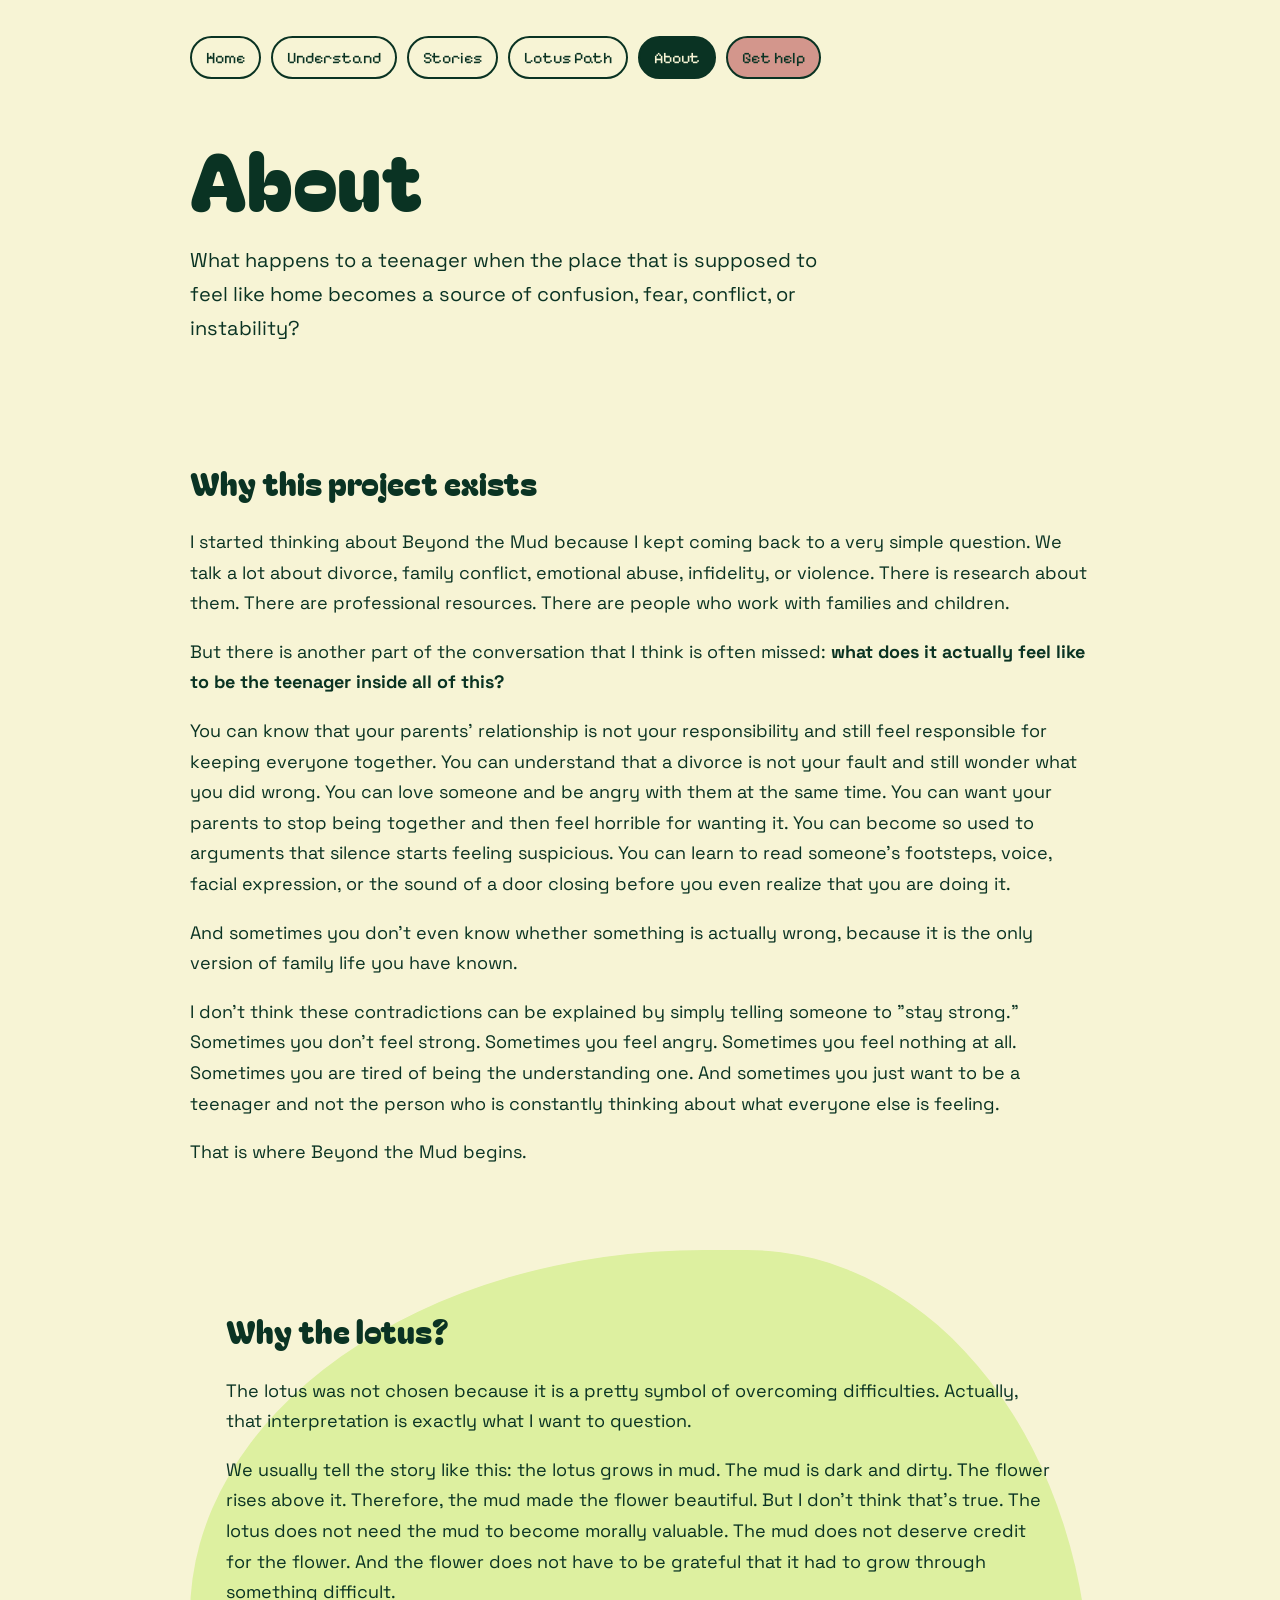
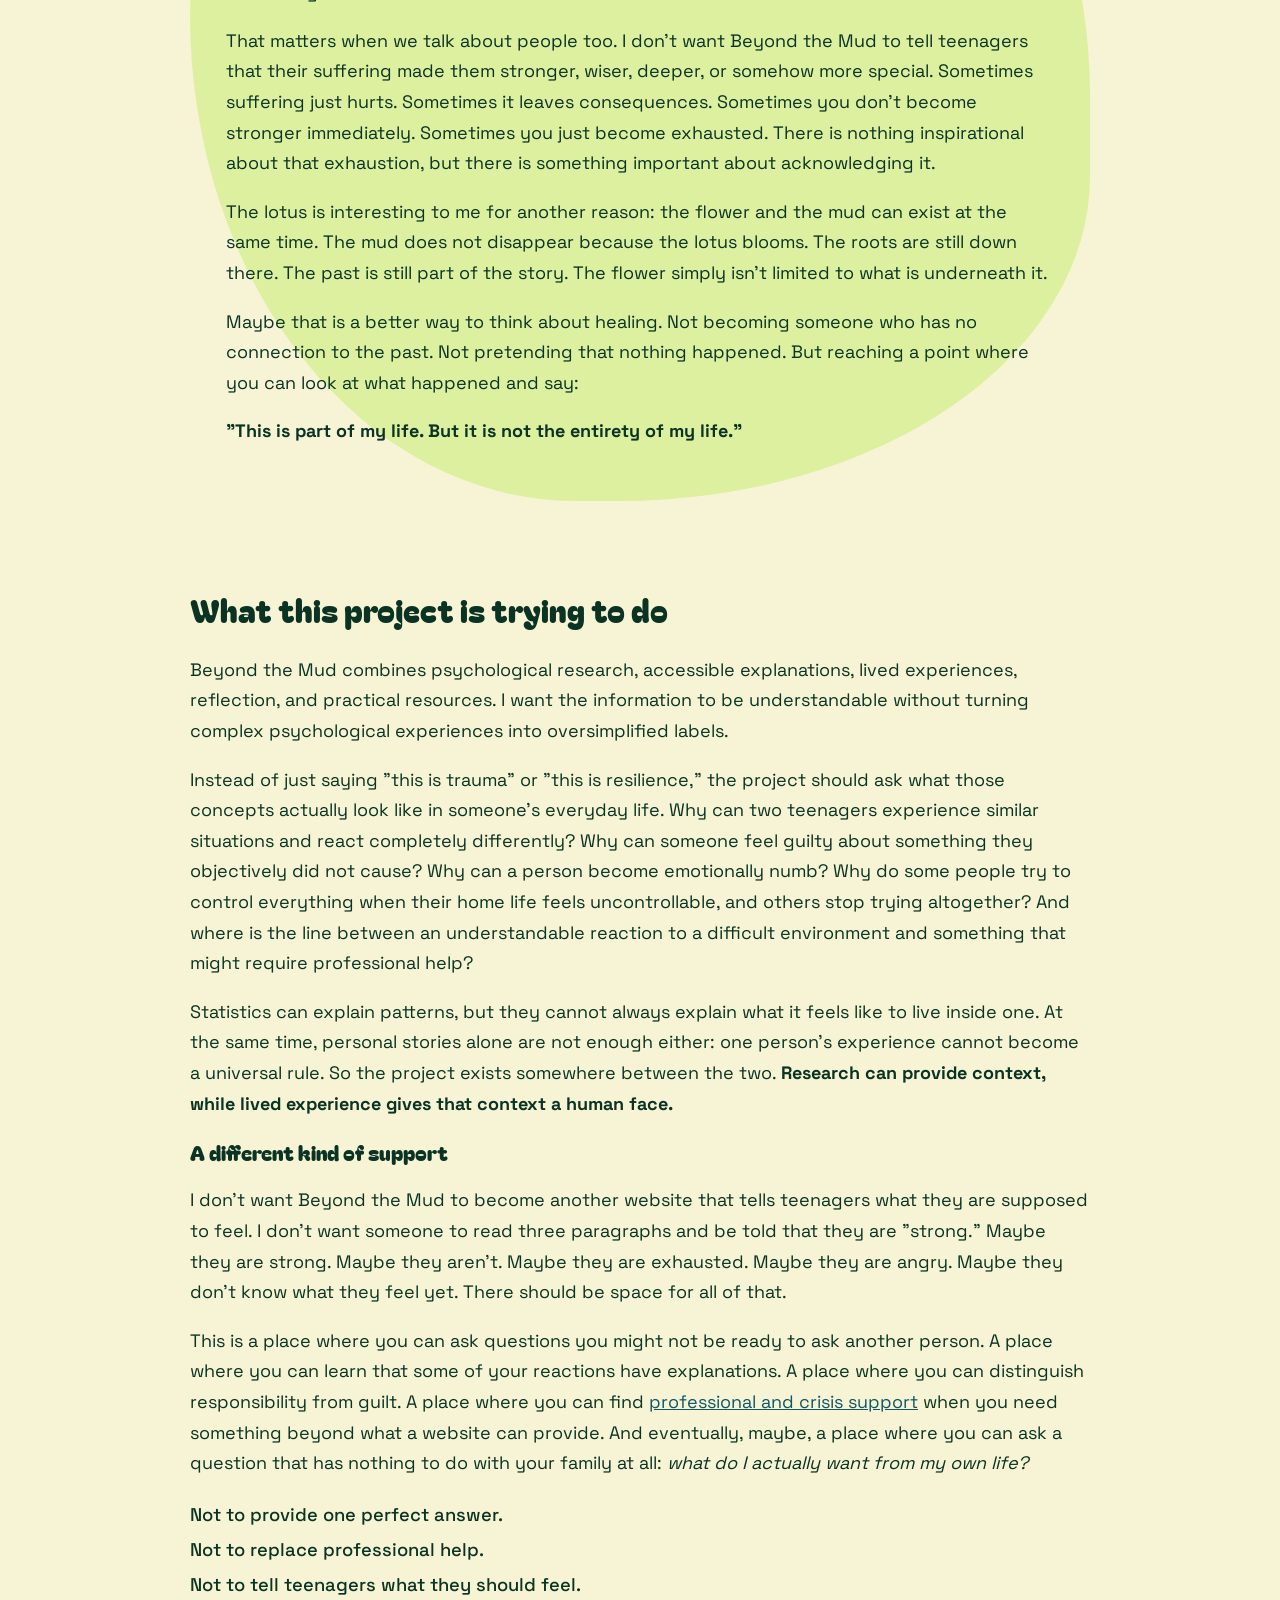
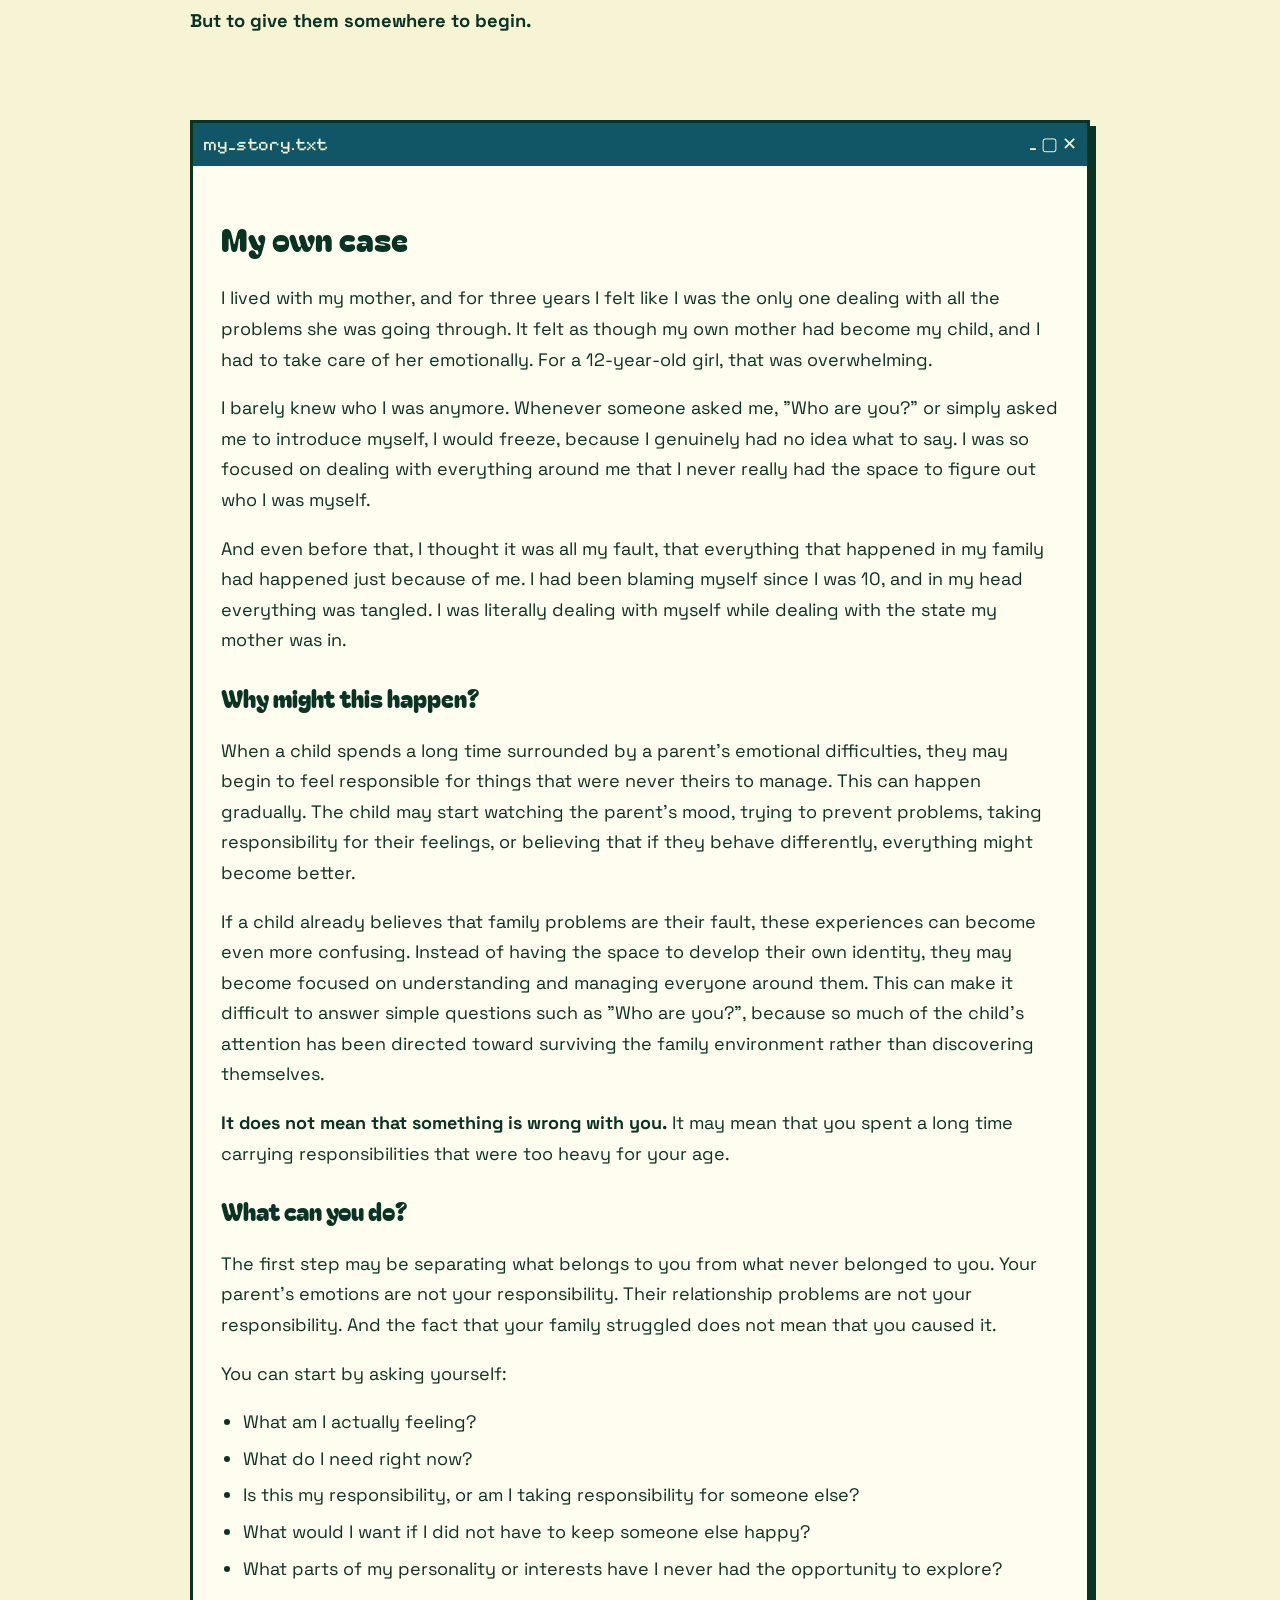
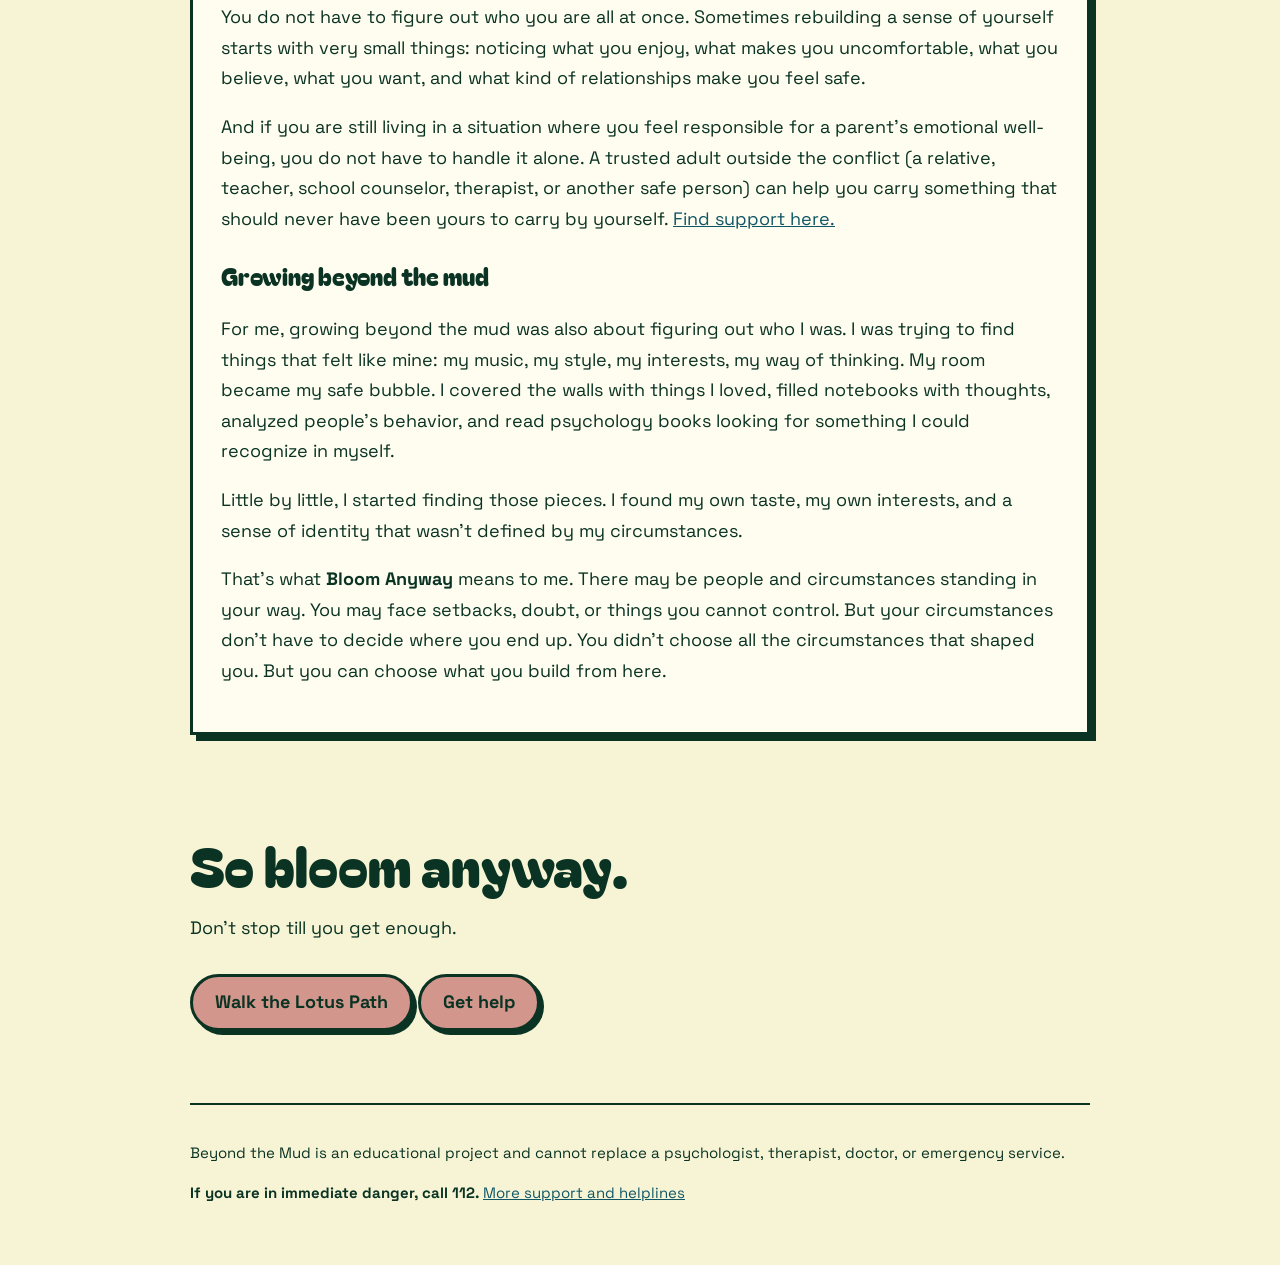
==== about.html @ 9dc5a57e "Create about.html" ====
<!DOCTYPE html>
<html lang="en">
<head>
  <meta charset="UTF-8">
  <meta name="viewport" content="width=device-width, initial-scale=1">
  <title>About | Beyond the Mud</title>
  <meta name="description" content="Why Beyond the Mud exists, why the lotus, and the author's own story.">

  <link rel="preconnect" href="https://fonts.googleapis.com">
  <link rel="preconnect" href="https://fonts.gstatic.com" crossorigin>
  <link href="https://fonts.googleapis.com/css2?family=Bagel+Fat+One&family=Pixelify+Sans:wght@400;600&family=Space+Grotesk:wght@400;500;700&display=swap" rel="stylesheet">
  <link rel="stylesheet" href="style.css">
</head>
<body>
  <div class="container">

    <nav class="nav">
      <a href="index.html">Home</a>
      <a href="understand.html">Understand</a>
      <a href="stories.html">Stories</a>
      <a href="path.html">Lotus Path</a>
      <a href="about.html" class="active">About</a>
      <a href="help.html" class="help">Get help</a>
    </nav>

    <header class="hero">
      <h1>About</h1>
      <p class="tagline">What happens to a teenager when the place that is supposed to feel like home becomes a source of confusion, fear, conflict, or instability?</p>
    </header>

    <main>

      <section class="section">
        <h2>Why this project exists</h2>
        <p>I started thinking about Beyond the Mud because I kept coming back to a very simple question. We talk a lot about divorce, family conflict, emotional abuse, infidelity, or violence. There is research about them. There are professional resources. There are people who work with families and children.</p>
        <p>But there is another part of the conversation that I think is often missed: <strong>what does it actually feel like to be the teenager inside all of this?</strong></p>
        <p>You can know that your parents' relationship is not your responsibility and still feel responsible for keeping everyone together. You can understand that a divorce is not your fault and still wonder what you did wrong. You can love someone and be angry with them at the same time. You can want your parents to stop being together and then feel horrible for wanting it. You can become so used to arguments that silence starts feeling suspicious. You can learn to read someone's footsteps, voice, facial expression, or the sound of a door closing before you even realize that you are doing it.</p>
        <p>And sometimes you don't even know whether something is actually wrong, because it is the only version of family life you have known.</p>
        <p>I don't think these contradictions can be explained by simply telling someone to "stay strong." Sometimes you don't feel strong. Sometimes you feel angry. Sometimes you feel nothing at all. Sometimes you are tired of being the understanding one. And sometimes you just want to be a teenager and not the person who is constantly thinking about what everyone else is feeling.</p>
        <p>That is where Beyond the Mud begins.</p>
      </section>

      <section class="section">
        <div class="blob">
          <h2>Why the lotus?</h2>
          <p>The lotus was not chosen because it is a pretty symbol of overcoming difficulties. Actually, that interpretation is exactly what I want to question.</p>
          <p>We usually tell the story like this: the lotus grows in mud. The mud is dark and dirty. The flower rises above it. Therefore, the mud made the flower beautiful. But I don't think that's true. The lotus does not need the mud to become morally valuable. The mud does not deserve credit for the flower. And the flower does not have to be grateful that it had to grow through something difficult.</p>
          <p>That matters when we talk about people too. I don't want Beyond the Mud to tell teenagers that their suffering made them stronger, wiser, deeper, or somehow more special. Sometimes suffering just hurts. Sometimes it leaves consequences. Sometimes you don't become stronger immediately. Sometimes you just become exhausted.
            There is nothing inspirational about that exhaustion, but there is something important about acknowledging it.</p>
          <p>The lotus is interesting to me for another reason: the flower and the mud can exist at the same time. The mud does not disappear because the lotus blooms. The roots are still down there. The past is still part of the story. The flower simply isn't limited to what is underneath it.</p>
          <p>Maybe that is a better way to think about healing. Not becoming someone who has no connection to the past. Not pretending that nothing happened. But reaching a point where you can look at what happened and say:</p>
          <p><strong>"This is part of my life. But it is not the entirety of my life."</strong></p>
        </div>
      </section>

      <section class="section">
        <h2>What this project is trying to do</h2>
        <p>Beyond the Mud combines psychological research, accessible explanations, lived experiences, reflection, and practical resources. I want the information to be understandable without turning complex psychological experiences into oversimplified labels.</p>
        <p>Instead of just saying "this is trauma" or "this is resilience," the project should ask what those concepts actually look like in someone's everyday life. Why can two teenagers experience similar situations and react completely differently? Why can someone feel guilty about something they objectively did not cause? Why can a person become emotionally numb? Why do some people try to control everything when their home life feels uncontrollable, and others stop trying altogether? And where is the line between an understandable reaction to a difficult environment and something that might require professional help?</p>
        <p>Statistics can explain patterns, but they cannot always explain what it feels like to live inside one. At the same time, personal stories alone are not enough either: one person's experience cannot become a universal rule. So the project exists somewhere between the two. <strong>Research can provide context, while lived experience gives that context a human face.</strong></p>

        <h3>A different kind of support</h3>
        <p>I don't want Beyond the Mud to become another website that tells teenagers what they are supposed to feel. I don't want someone to read three paragraphs and be told that they are "strong." Maybe they are strong. Maybe they aren't. Maybe they are exhausted. Maybe they are angry. Maybe they don't know what they feel yet. There should be space for all of that.</p>
        <p>This is a place where you can ask questions you might not be ready to ask another person. A place where you can learn that some of your reactions have explanations. A place where you can distinguish responsibility from guilt. A place where you can find <a href="help.html">professional and crisis support</a> when you need something beyond what a website can provide. And eventually, maybe, a place where you can ask a question that has nothing to do with your family at all: <em>what do I actually want from my own life?</em></p>

        <ul class="not-list">
          <li>Not to provide one perfect answer.</li>
          <li>Not to replace professional help.</li>
          <li>Not to tell teenagers what they should feel.</li>
          <li><strong>But to give them somewhere to begin.</strong></li>
        </ul>
      </section>

      <div class="win wide">
        <div class="win-bar"><span>my_story.txt</span><span>_ ▢ ✕</span></div>
        <div class="win-body">
          <h2>My own case</h2>
          <p>I lived with my mother, and for three years I felt like I was the only one dealing with all the problems she was going through. It felt as though my own mother had become my child, and I had to take care of her emotionally. For a 12-year-old girl, that was overwhelming.</p>
          <p>I barely knew who I was anymore. Whenever someone asked me, "Who are you?" or simply asked me to introduce myself, I would freeze, because I genuinely had no idea what to say.
            I was so focused on dealing with everything around me that I never really had the space to figure out who I was myself.</p>
          <p>And even before that, I thought it was all my fault, that everything that happened in my family had happened just because of me. I had been blaming myself since I was 10, and in my head everything was tangled. I was literally dealing with myself while dealing with the state my mother was in.</p>

          <h3>Why might this happen?</h3>
          <p>When a child spends a long time surrounded by a parent's emotional difficulties, they may begin to feel responsible for things that were never theirs to manage. This can happen gradually. The child may start watching the parent's mood, trying to prevent problems, taking responsibility for their feelings, or believing that if they behave differently, everything might become better.</p>
          <p>If a child already believes that family problems are their fault, these experiences can become even more confusing. Instead of having the space to develop their own identity, they may become focused on understanding and managing everyone around them. This can make it difficult to answer simple questions such as "Who are you?", because so much of the child's attention has been directed toward surviving the family environment rather than discovering themselves.</p>
          <p><strong>It does not mean that something is wrong with you.</strong> It may mean that you spent a long time carrying responsibilities that were too heavy for your age.</p>

          <h3>What can you do?</h3>
          <p>The first step may be separating what belongs to you from what never belonged to you. Your parent's emotions are not your responsibility. Their relationship problems are not your responsibility. And the fact that your family struggled does not mean that you caused it.</p>
          <p>You can start by asking yourself:</p>
          <ul>
            <li>What am I actually feeling?</li>
            <li>What do I need right now?</li>
            <li>Is this my responsibility, or am I taking responsibility for someone else?</li>
            <li>What would I want if I did not have to keep someone else happy?</li>
            <li>What parts of my personality or interests have I never had the opportunity to explore?</li>
          </ul>
          <p>You do not have to figure out who you are all at once. Sometimes rebuilding a sense of yourself starts with very small things: noticing what you enjoy, what makes you uncomfortable, what you believe, what you want, and what kind of relationships make you feel safe.</p>
          <p>And if you are still living in a situation where you feel responsible for a parent's emotional well-being, you do not have to handle it alone. A trusted adult outside the conflict (a relative, teacher, school counselor, therapist, or another safe person) can help you carry something that should never have been yours to carry by yourself. <a href="help.html">Find support here.</a></p>

          <h3>Growing beyond the mud</h3>
          <p>For me, growing beyond the mud was also about figuring out who I was. I was trying to find things that felt like mine: my music, my style, my interests, my way of thinking. My room became my safe bubble. I covered the walls with things I loved, filled notebooks with thoughts, analyzed people's behavior, and read psychology books looking for something I could recognize in myself.</p>
          <p>Little by little, I started finding those pieces. I found my own taste, my own interests, and a sense of identity that wasn't defined by my circumstances.</p>
          <p>That's what <strong>Bloom Anyway</strong> means to me. There may be people and circumstances standing in your way. You may face setbacks, doubt, or things you cannot control. But your circumstances don't have to decide where you end up. You didn't choose all the circumstances that shaped you. But you can choose what you build from here.</p>
        </div>
      </div>

      <section class="section">
        <p class="bloom-line">So bloom anyway.
          </p>
        <p>Don't stop till you get enough.</p>
        <a class="button" href="path.html">Walk the Lotus Path</a>
        <a class="button" href="help.html">Get help</a>
      </section>

    </main>

    <footer class="footer">
      <p>Beyond the Mud is an educational project and cannot replace a psychologist, therapist, doctor, or emergency service.</p>
      <p><strong>If you are in immediate danger, call 112.</strong> <a href="help.html">More support and helplines</a></p>
    </footer>

  </div>
</body>
</html>
---- style.css ----
/* ---------- Palette ---------- */
:root {
  --dark:  #0A3323;
  --moss:  #839958;
  --cream: #F7F4D5;
  --rose:  #D3968C;
  --teal:  #105666;
  --lotus: #F4A7C0;
  --lime:  #DDF0A0;
}

/* ---------- Base ---------- */
* { box-sizing: border-box; }

body {
  margin: 0;
  padding: 24px;
  background: var(--cream);
  color: var(--dark);
  font-family: 'Space Grotesk', sans-serif;
  font-size: 18px;
  line-height: 1.7;
}

h1, h2, h3 {
  font-family: 'Bagel Fat One', sans-serif;
  font-weight: 400;
  line-height: 1.15;
  color: var(--dark);
}

h1 { font-size: 3rem; }
h2 { font-size: 2rem; }

a { color: var(--teal); }

/* ---------- Retro window ---------- */
.win {
  max-width: 560px;
  border: 3px solid var(--dark);
  background: #e9e6dc;
  box-shadow: 6px 6px 0 var(--dark);
}
.win-bar {
  display: flex;
  justify-content: space-between;
  padding: 6px 10px;
  background: var(--teal);
  color: var(--cream);
  font-family: 'Pixelify Sans', sans-serif;
}
.win-body { padding: 16px; }

/* ---------- Layout ---------- */
.container { max-width: 900px; margin: 0 auto; }

/* ---------- Navigation ---------- */
.nav {
  display: flex;
  flex-wrap: wrap;
  gap: 10px;
  align-items: center;
  padding: 12px 0 28px;
  font-family: 'Pixelify Sans', sans-serif;
}
.nav a {
  padding: 6px 14px;
  border: 2px solid var(--dark);
  border-radius: 999px;
  background: var(--cream);
  color: var(--dark);
  text-decoration: none;
  font-size: 16px;
}
.nav a:hover { background: var(--lime); }
.nav a.active { background: var(--dark); color: var(--cream); }
.nav a.help { background: var(--rose); }

/* ---------- Hero ---------- */
.hero { padding: 24px 0 40px; }
.hero h1 { font-size: clamp(2.6rem, 9vw, 5rem); margin: 0 0 12px; }
.hero .tagline { font-size: 1.25rem; max-width: 640px; }

/* ---------- Sections ---------- */
.section { padding: 32px 0; }
.blob {
  background: var(--lime);
  padding: 36px;
  border-radius: 60% 40% 55% 45% / 45% 55% 40% 60%;
}
@media (max-width: 600px) {
  .blob { border-radius: 32px; padding: 24px; }
}

/* ---------- Lotus Path cards ---------- */
.path-grid {
  display: grid;
  grid-template-columns: repeat(auto-fit, minmax(240px, 1fr));
  gap: 16px;
  margin-top: 20px;
}
.card {
  padding: 20px;
  border: 3px solid var(--dark);
  border-radius: 20px;
  box-shadow: 5px 5px 0 var(--dark);
}
.card h3 { margin: 0 0 6px; font-size: 1.6rem; }
.card p { margin: 0; }
.card.mud   { background: var(--moss); }
.card.roots { background: var(--lime); }
.card.water { background: #bfe0e0; }
.card.light { background: var(--cream); }
.card.bloom { background: var(--lotus); }

/* ---------- Button ---------- */
.button {
  display: inline-block;
  margin-top: 12px;
  padding: 10px 22px;
  border: 3px solid var(--dark);
  border-radius: 999px;
  background: var(--rose);
  color: var(--dark);
  font-weight: 700;
  text-decoration: none;
  box-shadow: 4px 4px 0 var(--dark);
}

/* ---------- Footer ---------- */
.footer {
  margin-top: 40px;
  padding: 20px 0;
  border-top: 2px solid var(--dark);
  font-size: 15px;
}
/* ---------- Help page ---------- */
.help-block {
  margin: 24px 0;
  padding: 22px;
  border: 3px solid var(--dark);
  border-radius: 20px;
  background: #fffdf0;
  box-shadow: 5px 5px 0 var(--dark);
}
.help-block.urgent { background: var(--rose); }
.help-block h2 { margin: 0 0 8px; font-size: 1.7rem; }
.help-block ul { padding-left: 22px; }
.hotline {
  margin: 6px 0;
  font-family: 'Pixelify Sans', sans-serif;
  font-size: 1.7rem;
  font-weight: 600;
}
.hotline a { color: var(--dark); }
.small { font-size: 15px; }
/* ---------- Understand page ---------- */
.toc {
  display: flex;
  flex-wrap: wrap;
  gap: 8px;
  margin: 0 0 32px;
  font-family: 'Pixelify Sans', sans-serif;
}
.toc a {
  padding: 5px 12px;
  border: 2px solid var(--dark);
  border-radius: 999px;
  background: var(--lime);
  color: var(--dark);
  text-decoration: none;
  font-size: 15px;
}
.toc a:hover { background: var(--lotus); }

.article h2 { margin-top: 56px; scroll-margin-top: 20px; }
.article h3 { font-size: 1.4rem; margin-top: 32px; }
.article ul { padding-left: 22px; }
.article li { margin-bottom: 6px; }

blockquote.quote {
  margin: 20px 0;
  padding: 14px 20px;
  border-left: 6px solid var(--rose);
  background: #fffdf0;
  border-radius: 0 16px 16px 0;
  font-style: italic;
}

.key-idea {
  margin: 28px 0;
  padding: 20px 24px;
  border: 3px solid var(--dark);
  border-radius: 20px;
  background: var(--lotus);
  box-shadow: 5px 5px 0 var(--dark);
  font-weight: 500;
}
/* ---------- Stories page ---------- */
.notice {
  margin: 0 0 32px;
  padding: 16px 20px;
  border: 2px dashed var(--dark);
  border-radius: 16px;
  background: #fffdf0;
  font-size: 16px;
}

.story {
  margin: 44px 0;
  padding: 28px;
  border: 3px solid var(--dark);
  border-radius: 24px;
  box-shadow: 6px 6px 0 var(--dark);
}
.story.s1 { background: var(--lime); }
.story.s2 { background: #d4ecec; }
.story.s3 { background: #fbdbe6; }
.story.s4 { background: #fffdf0; }

.story-label {
  display: inline-block;
  margin-bottom: 12px;
  padding: 3px 12px;
  border: 2px solid var(--dark);
  border-radius: 999px;
  background: var(--cream);
  font-family: 'Pixelify Sans', sans-serif;
  font-size: 15px;
}
.story-quote {
  margin: 0 0 8px;
  padding-left: 18px;
  border-left: 6px solid var(--dark);
  font-size: 1.15rem;
  font-style: italic;
}
.story-source { margin: 0 0 20px; font-size: 14px; opacity: 0.8; }
.story h3 { margin: 28px 0 8px; font-size: 1.5rem; }
.story ul, .story ol { padding-left: 22px; }
.story li { margin-bottom: 6px; }
/* ---------- Lotus Path page ---------- */
.stage {
  position: relative;
  margin: 28px 0;
  padding: 28px 28px 28px 28px;
  border: 3px solid var(--dark);
  border-radius: 24px;
  box-shadow: 6px 6px 0 var(--dark);
  scroll-margin-top: 20px;
}
.stage.mud   { background: var(--moss); }
.stage.roots { background: var(--lime); }
.stage.water { background: #bfe0e0; }
.stage.light { background: #fffdf0; }
.stage.bloom { background: var(--lotus); }

.stage-num {
  display: inline-block;
  margin-bottom: 8px;
  padding: 3px 12px;
  border: 2px solid var(--dark);
  border-radius: 999px;
  background: var(--cream);
  font-family: 'Pixelify Sans', sans-serif;
  font-size: 15px;
}
.stage h2 { margin: 0 0 4px; font-size: 2.4rem; }
.stage .question {
  margin: 0 0 16px;
  font-size: 1.2rem;
  font-weight: 700;
}

.path-connector {
  height: 28px;
  width: 4px;
  margin: 0 auto;
  background: repeating-linear-gradient(
    to bottom, var(--dark) 0 6px, transparent 6px 12px
  );
}

.ending {
  margin: 48px 0;
  padding: 28px;
  border-top: 3px solid var(--dark);
  border-bottom: 3px solid var(--dark);
  font-size: 1.15rem;
}
.ending p { margin: 0 0 12px; }
/* ---------- About page ---------- */
.win.wide { max-width: 100%; margin: 32px 0; }
.win.wide .win-body { padding: 28px; background: #fffdf0; }
.win.wide .win-body h3 { margin-top: 28px; font-size: 1.5rem; }
.win.wide .win-body ul { padding-left: 22px; }
.win.wide .win-body li { margin-bottom: 6px; }

.bloom-line {
  margin: 36px 0 8px;
  font-family: 'Bagel Fat One', sans-serif;
  font-size: clamp(2rem, 7vw, 3.4rem);
  line-height: 1.1;
  color: var(--dark);
}

.not-list {
  margin: 20px 0;
  padding: 0;
  list-style: none;
  font-size: 1.15rem;
  font-weight: 500;
}
.not-list li { margin-bottom: 4px; }
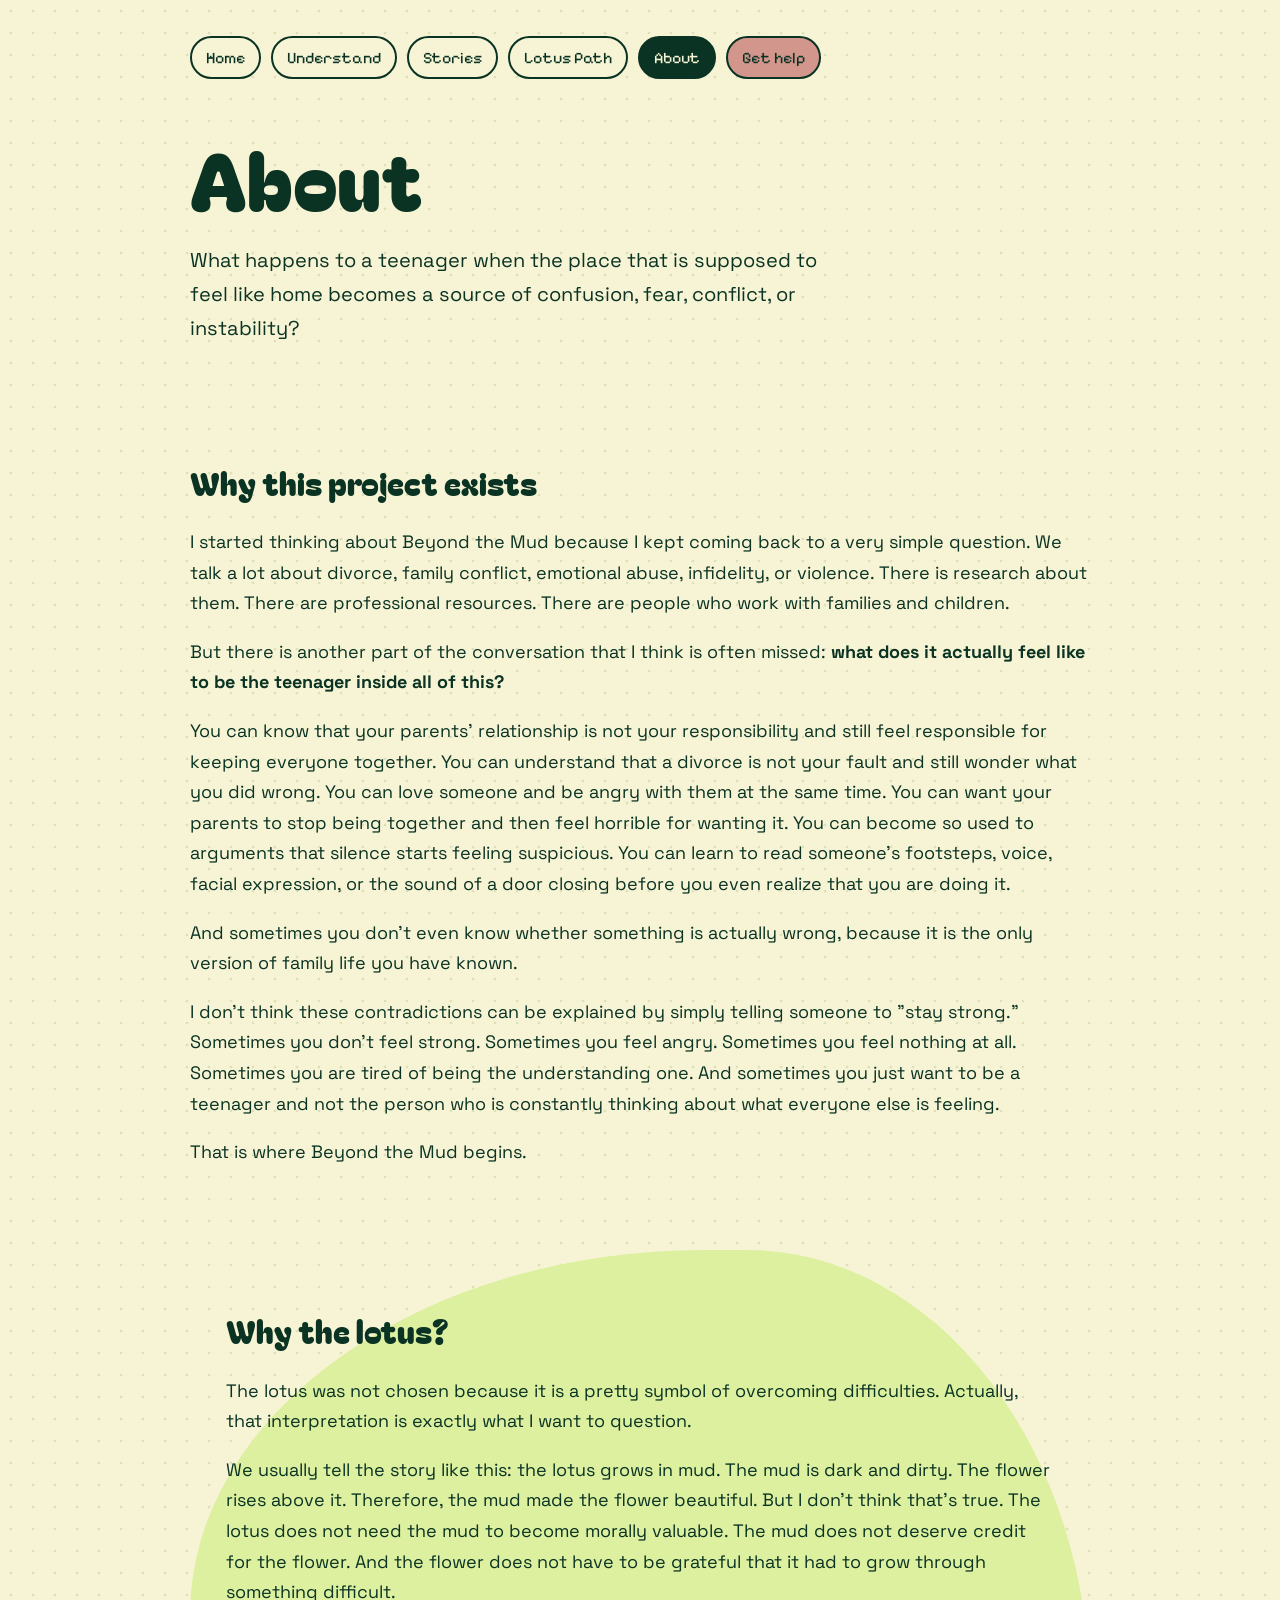
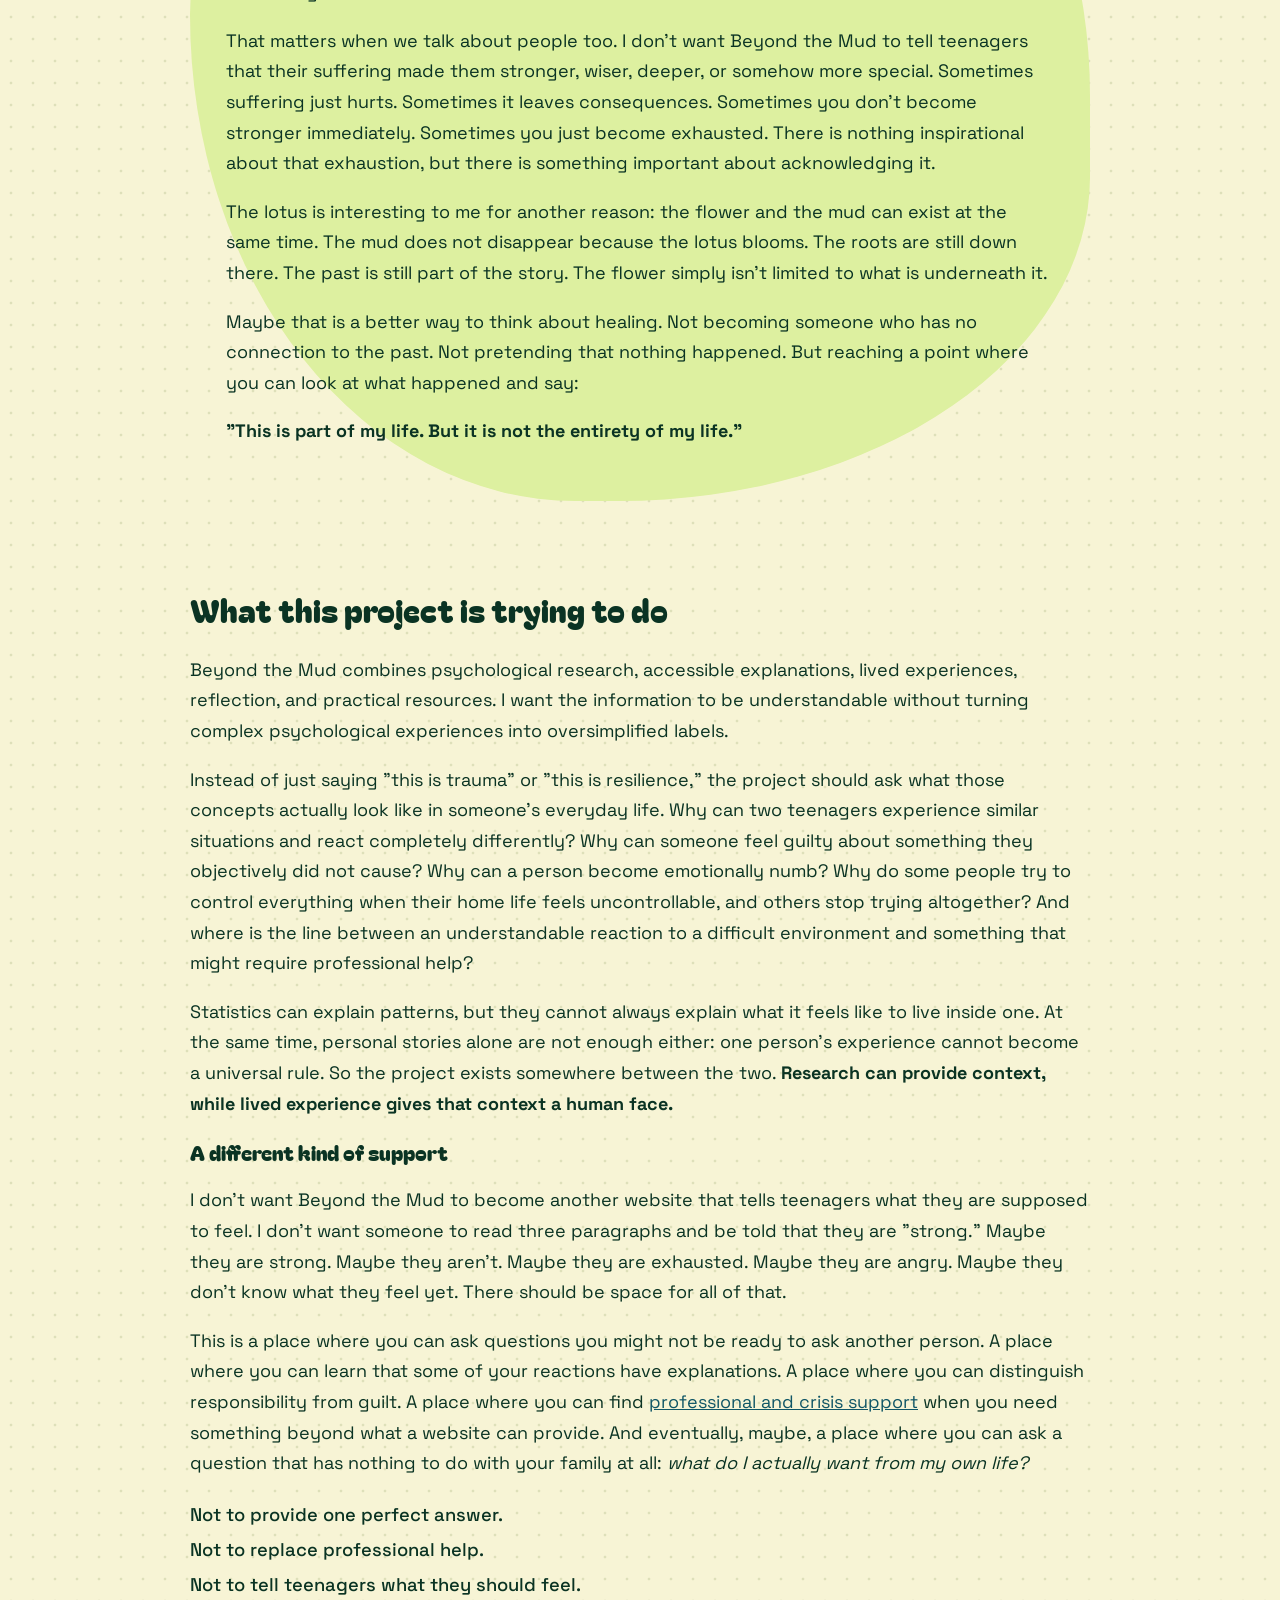
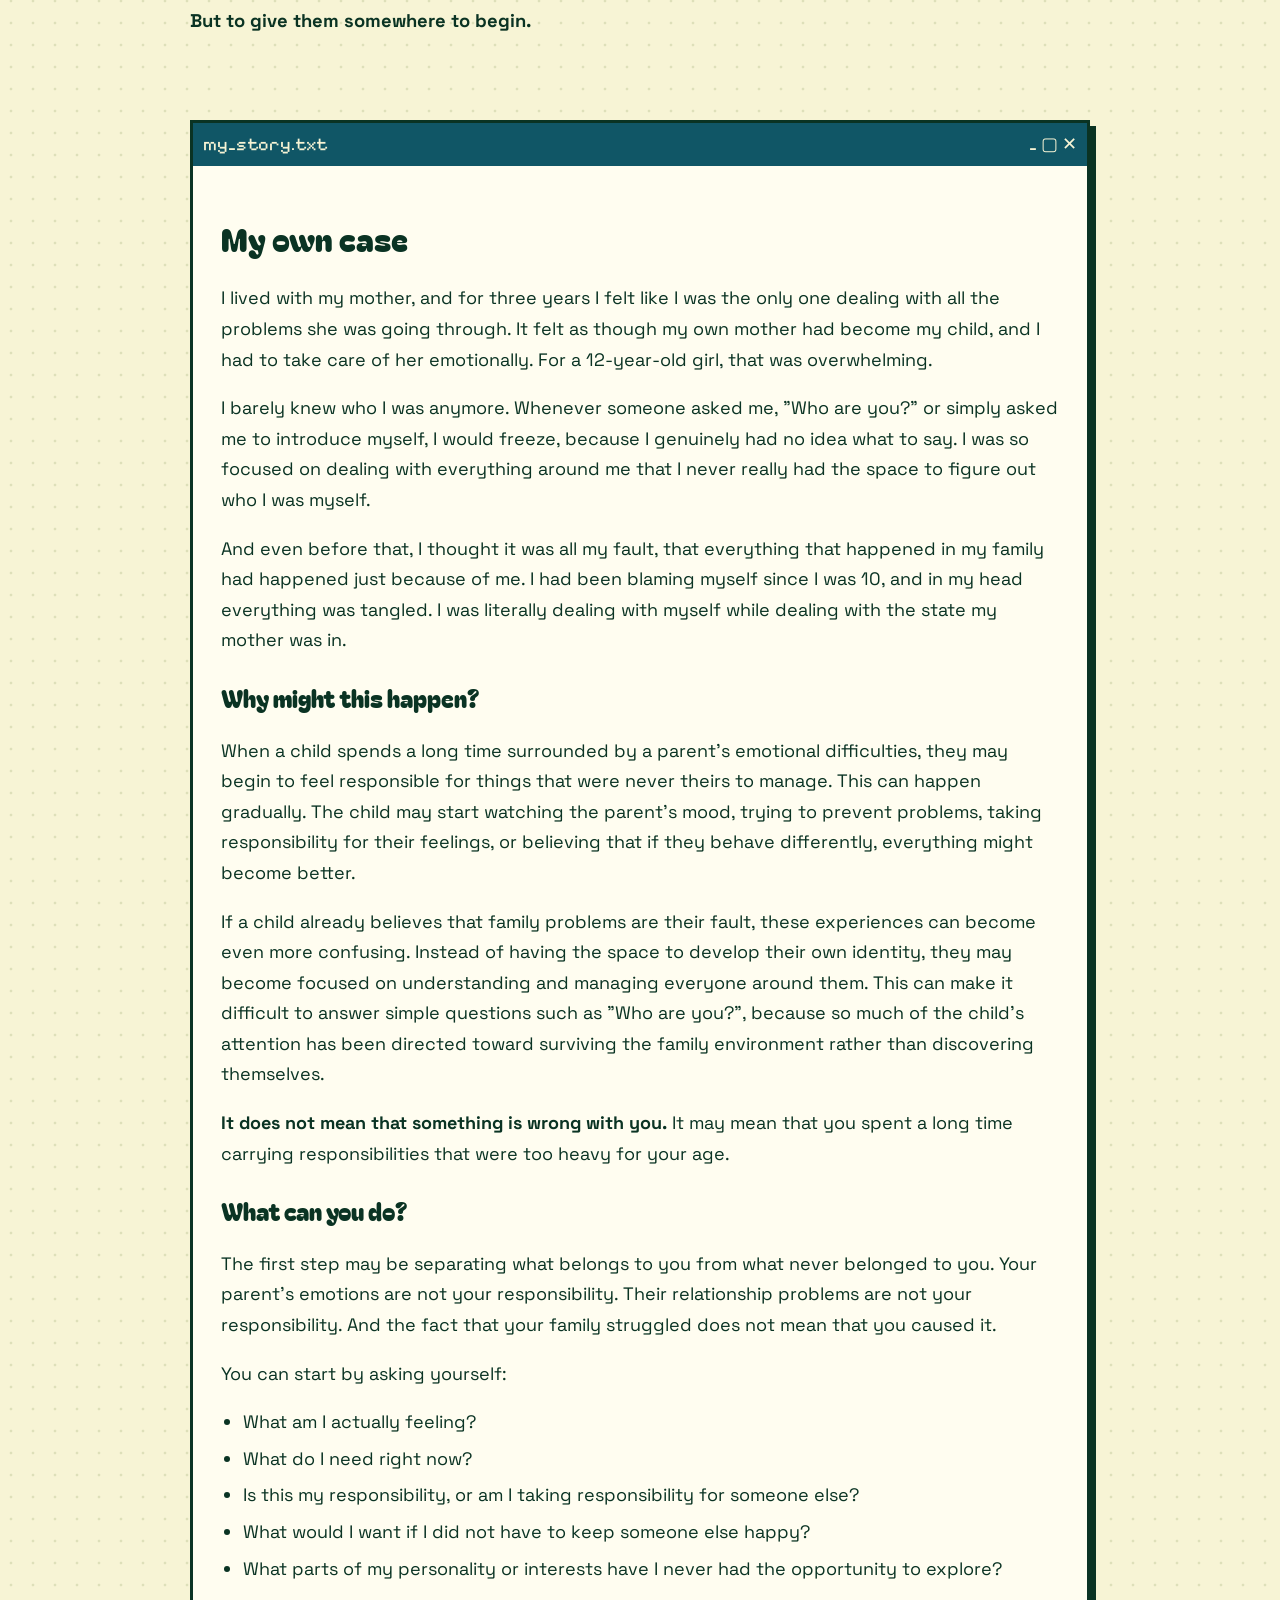
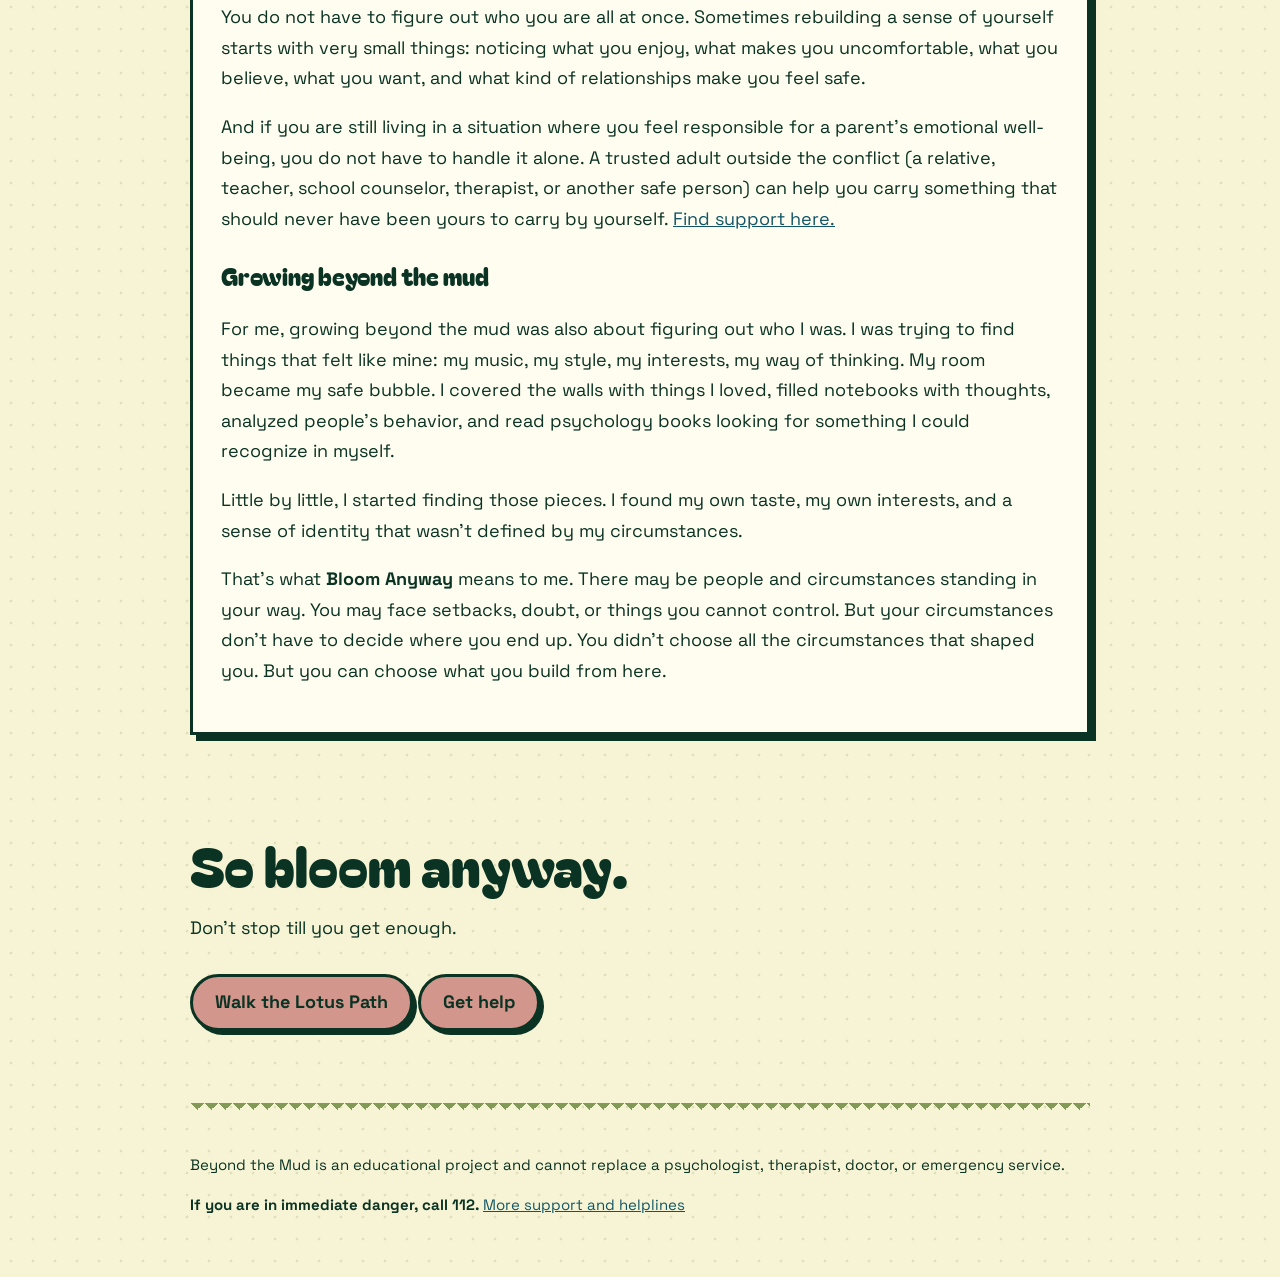
==== commit 2e23989e: "Update about.html" ====
--- a/about.html
+++ b/about.html
@@ -10,6 +10,8 @@
   <link rel="preconnect" href="https://fonts.gstatic.com" crossorigin>
   <link href="https://fonts.googleapis.com/css2?family=Bagel+Fat+One&family=Pixelify+Sans:wght@400;600&family=Space+Grotesk:wght@400;500;700&display=swap" rel="stylesheet">
   <link rel="stylesheet" href="style.css">
+  <link rel="icon" type="image/jpeg" href="images/folder-lotus.jpeg">
+<link rel="apple-touch-icon" href="images/folder-lotus.jpeg">
 </head>
 <body>
   <div class="container">
--- a/style.css
+++ b/style.css
@@ -312,3 +312,143 @@
   font-weight: 500;
 }
 .not-list li { margin-bottom: 4px; }
+/* ---------- Stickers ---------- */
+.hero, .blob { position: relative; }
+.hero > *:not(.sticker),
+.blob > *:not(.sticker) { position: relative; z-index: 1; }
+
+.sticker {
+  position: absolute;
+  height: auto;
+  pointer-events: none;
+  user-select: none;
+  z-index: 0;
+}
+.sticker-hero {
+  width: clamp(120px, 26vw, 280px);
+  right: 0;
+  top: 0;
+  transform: rotate(6deg);
+}
+.sticker-blob {
+  width: clamp(110px, 18vw, 190px);
+  right: -10px;
+  bottom: -40px;
+  transform: rotate(-8deg);
+}
+@media (max-width: 700px) {
+  .sticker-hero { width: 120px; opacity: 0.35; top: -10px; }
+  .sticker-blob { width: 100px; opacity: 0.5; right: 0; bottom: -30px; }
+}
+/* ---------- Moodboard details ---------- */
+
+/* soft polka-dot paper background */
+body {
+  background-image: radial-gradient(rgba(131, 153, 88, 0.22) 1.5px, transparent 1.6px);
+  background-size: 22px 22px;
+}
+
+::selection { background: var(--lotus); color: var(--dark); }
+
+/* washi tape on cards */
+.card, .story, .stage, .help-block { position: relative; }
+
+.card::before, .story::before, .stage::before, .help-block::before {
+  content: "";
+  position: absolute;
+  top: -14px;
+  left: 28px;
+  width: 96px;
+  height: 28px;
+  background:
+    radial-gradient(rgba(255,255,255,0.9) 22%, transparent 24%) 0 0 / 10px 10px,
+    var(--lotus);
+  transform: rotate(-4deg);
+  opacity: 0.95;
+  z-index: 2;
+}
+.card:nth-child(even)::before,
+.story:nth-of-type(even)::before,
+.stage:nth-of-type(even)::before,
+.help-block:nth-of-type(even)::before {
+  left: auto;
+  right: 28px;
+  transform: rotate(5deg);
+  background:
+    radial-gradient(rgba(255,255,255,0.9) 22%, transparent 24%) 0 0 / 10px 10px,
+    var(--moss);
+}
+
+/* ric-rac zigzag above the footer */
+.footer { border-top: none; position: relative; padding-top: 34px; }
+.footer::before {
+  content: "";
+  position: absolute;
+  top: 0;
+  left: 0;
+  right: 0;
+  height: 14px;
+  background:
+    linear-gradient(135deg, var(--moss) 25%, transparent 25%) -7px 0 / 14px 14px,
+    linear-gradient(225deg, var(--moss) 25%, transparent 25%) -7px 0 / 14px 14px;
+}
+
+/* centered retro window with a quote */
+.win.center { margin: 0 auto; }
+.win.center .win-body {
+  display: flex;
+  align-items: center;
+  gap: 20px;
+  background: #fffdf0;
+  font-family: 'Pixelify Sans', sans-serif;
+  font-size: 1.3rem;
+  line-height: 1.4;
+}
+.win.center .win-body img { width: 110px; height: auto; flex-shrink: 0; }
+@media (max-width: 600px) {
+  .win.center .win-body { flex-direction: column; text-align: center; }
+}
+/* ---------- References ---------- */
+.references {
+  margin-top: 56px;
+  padding-top: 24px;
+  border-top: 3px solid var(--dark);
+}
+.references h2 { margin-top: 0; }
+.references ol { padding-left: 22px; }
+.references li { margin-bottom: 14px; font-size: 16px; scroll-margin-top: 20px; }
+sup a { text-decoration: none; font-weight: 700; }
+/* ---------- Images & player ---------- */
+.blend { mix-blend-mode: multiply; }
+
+.player { max-width: 420px; margin: 20px 0; }
+.player .win-body { background: #fffdf0; text-align: center; }
+.player .track {
+  margin: 0;
+  font-family: 'Pixelify Sans', sans-serif;
+  font-size: 1.3rem;
+  line-height: 1.3;
+}
+.player .artist { margin: 4px 0 14px; font-size: 14px; opacity: 0.8; }
+.progress {
+  height: 12px;
+  border: 2px solid var(--dark);
+  border-radius: 999px;
+  background: var(--cream);
+  overflow: hidden;
+}
+.progress span { display: block; width: 62%; height: 100%; background: var(--lotus); }
+.controls {
+  display: flex;
+  justify-content: center;
+  gap: 8px;
+  margin-top: 12px;
+  font-family: 'Pixelify Sans', sans-serif;
+}
+.controls span {
+  min-width: 40px;
+  padding: 4px 8px;
+  border: 2px solid var(--dark);
+  border-radius: 999px;
+  background: var(--cream);
+}
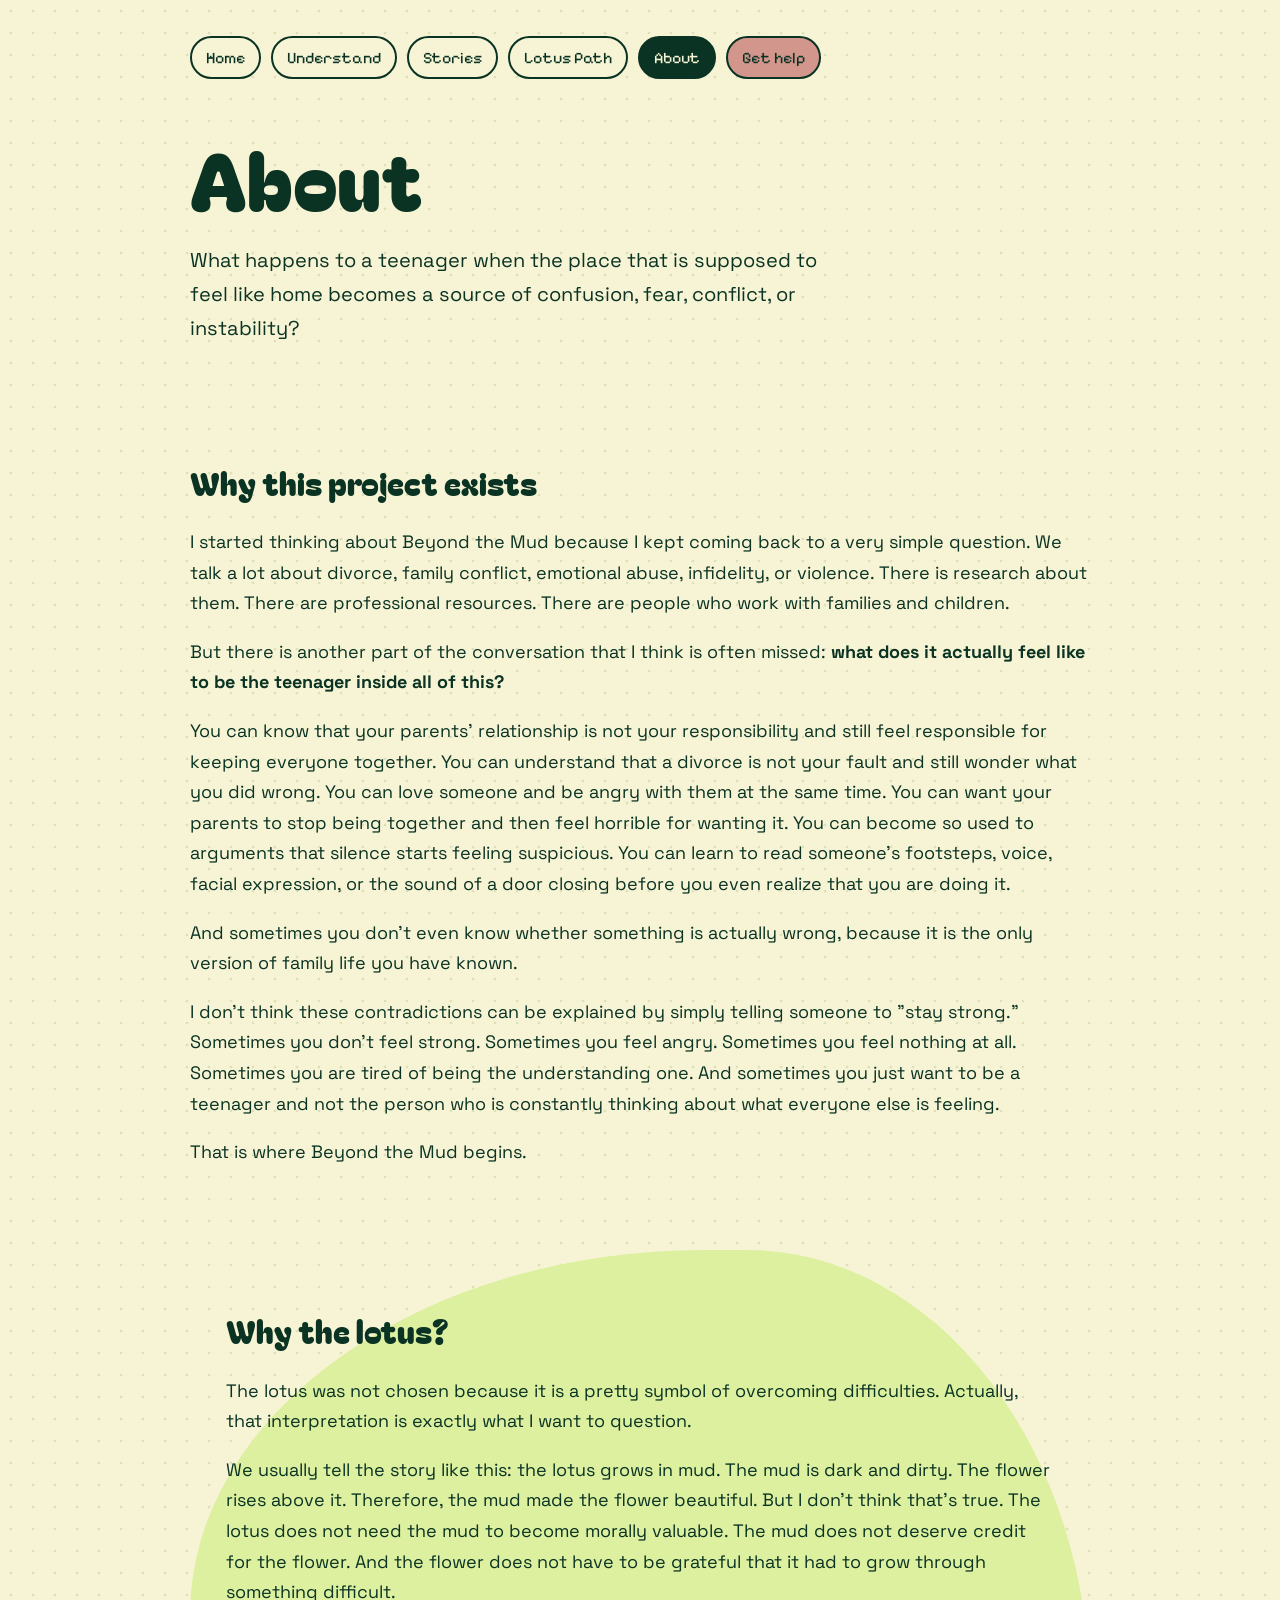
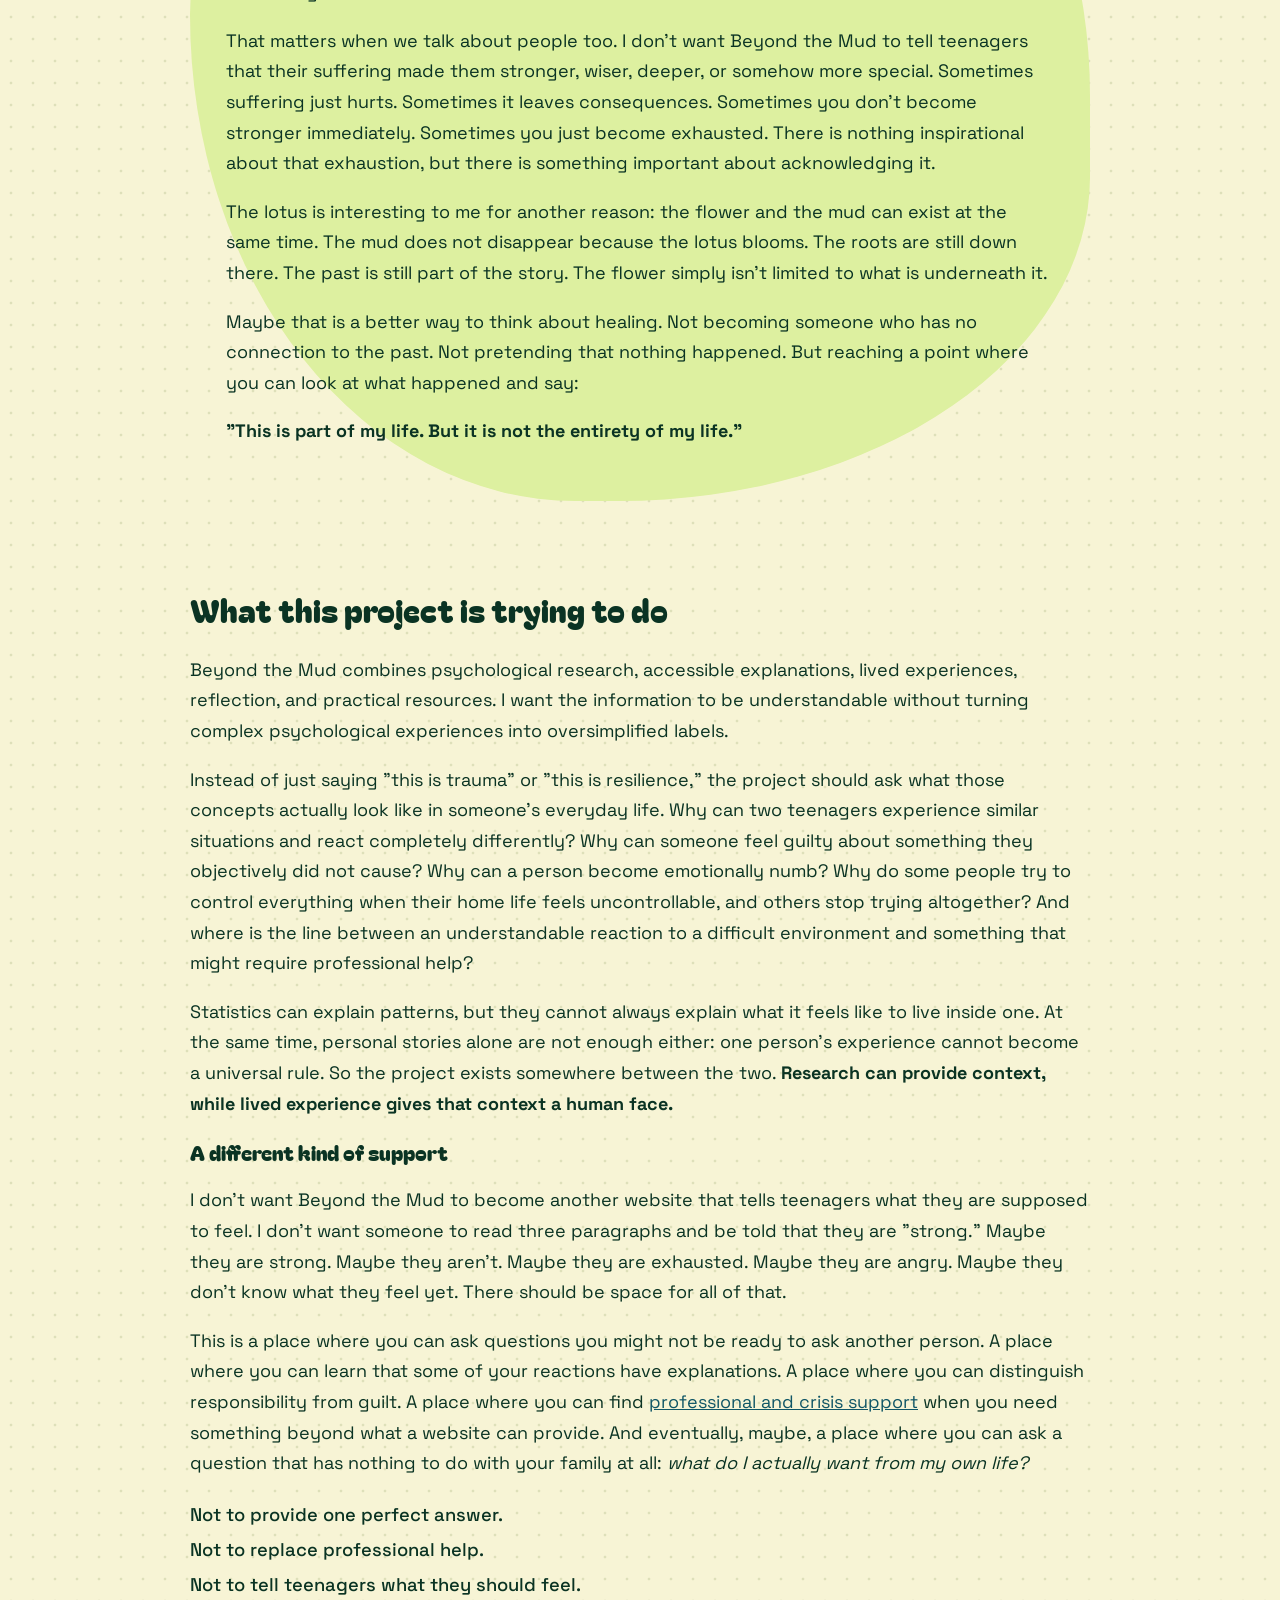
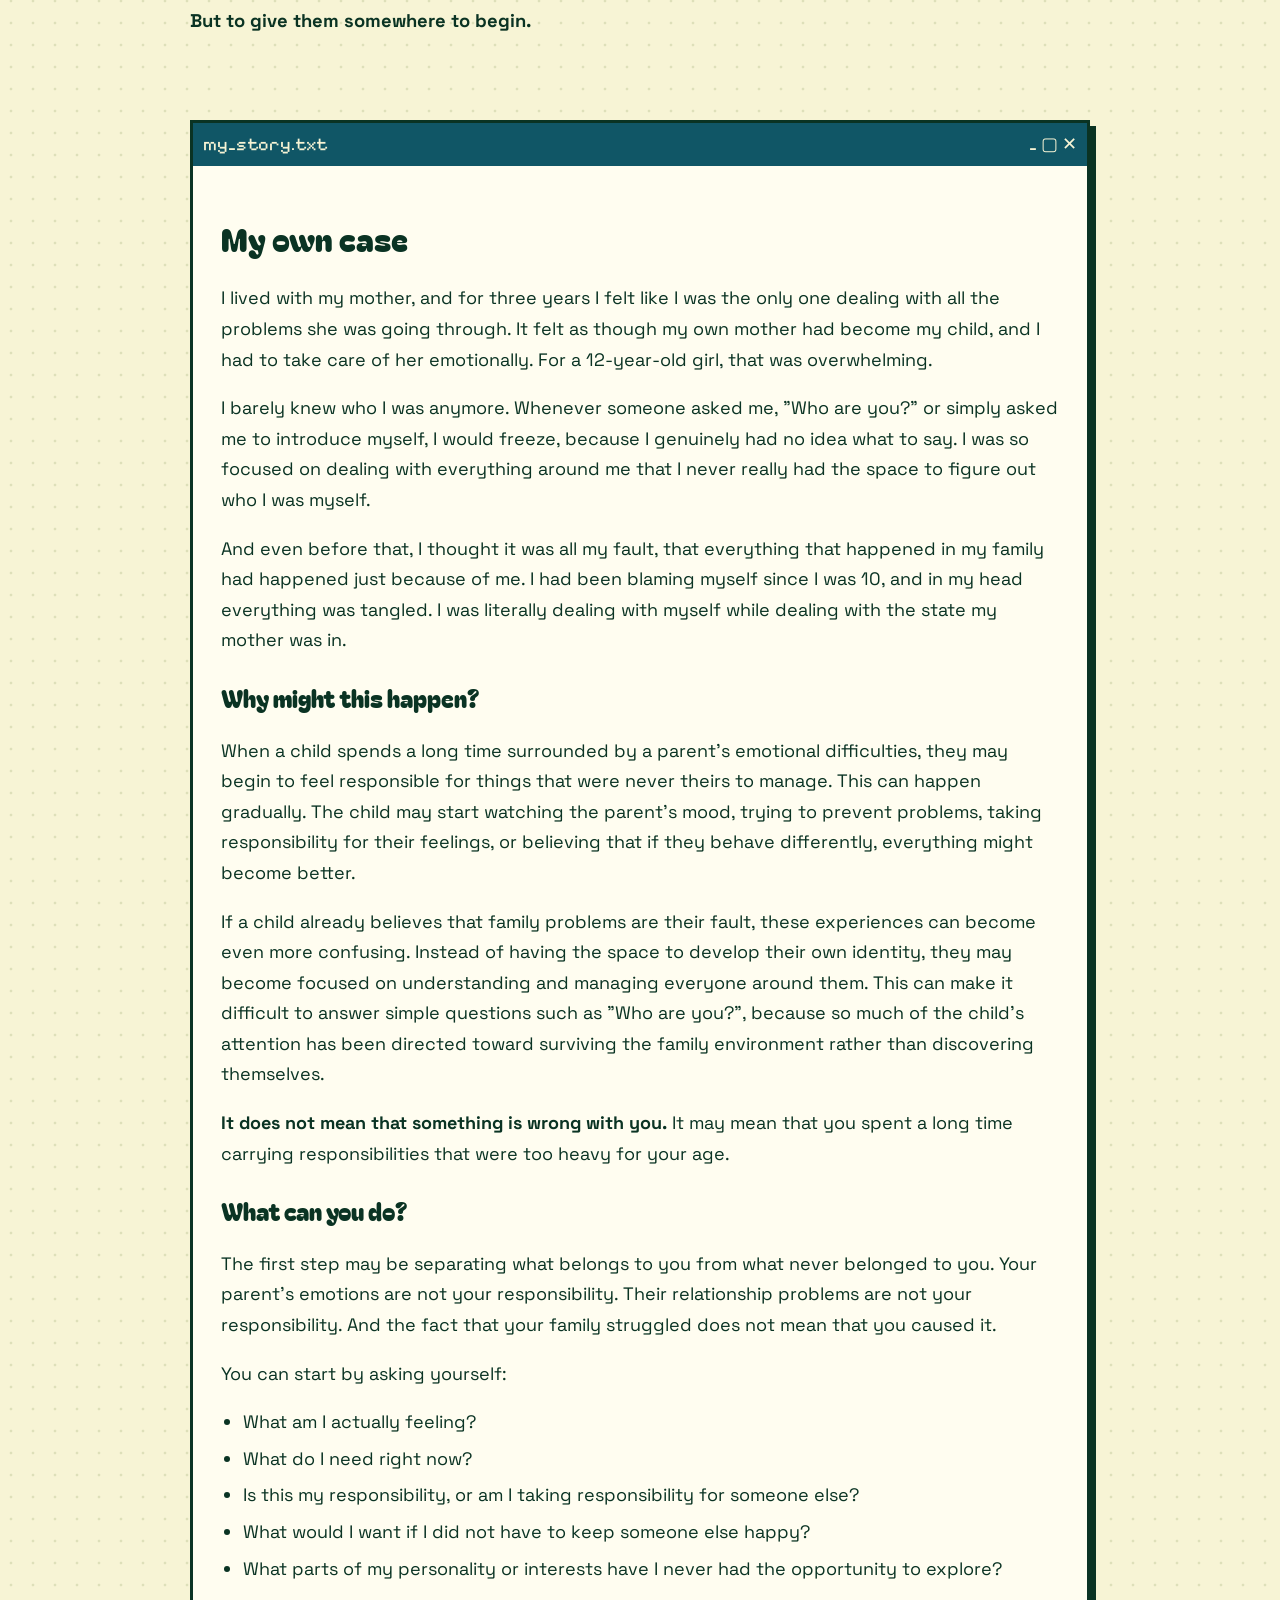
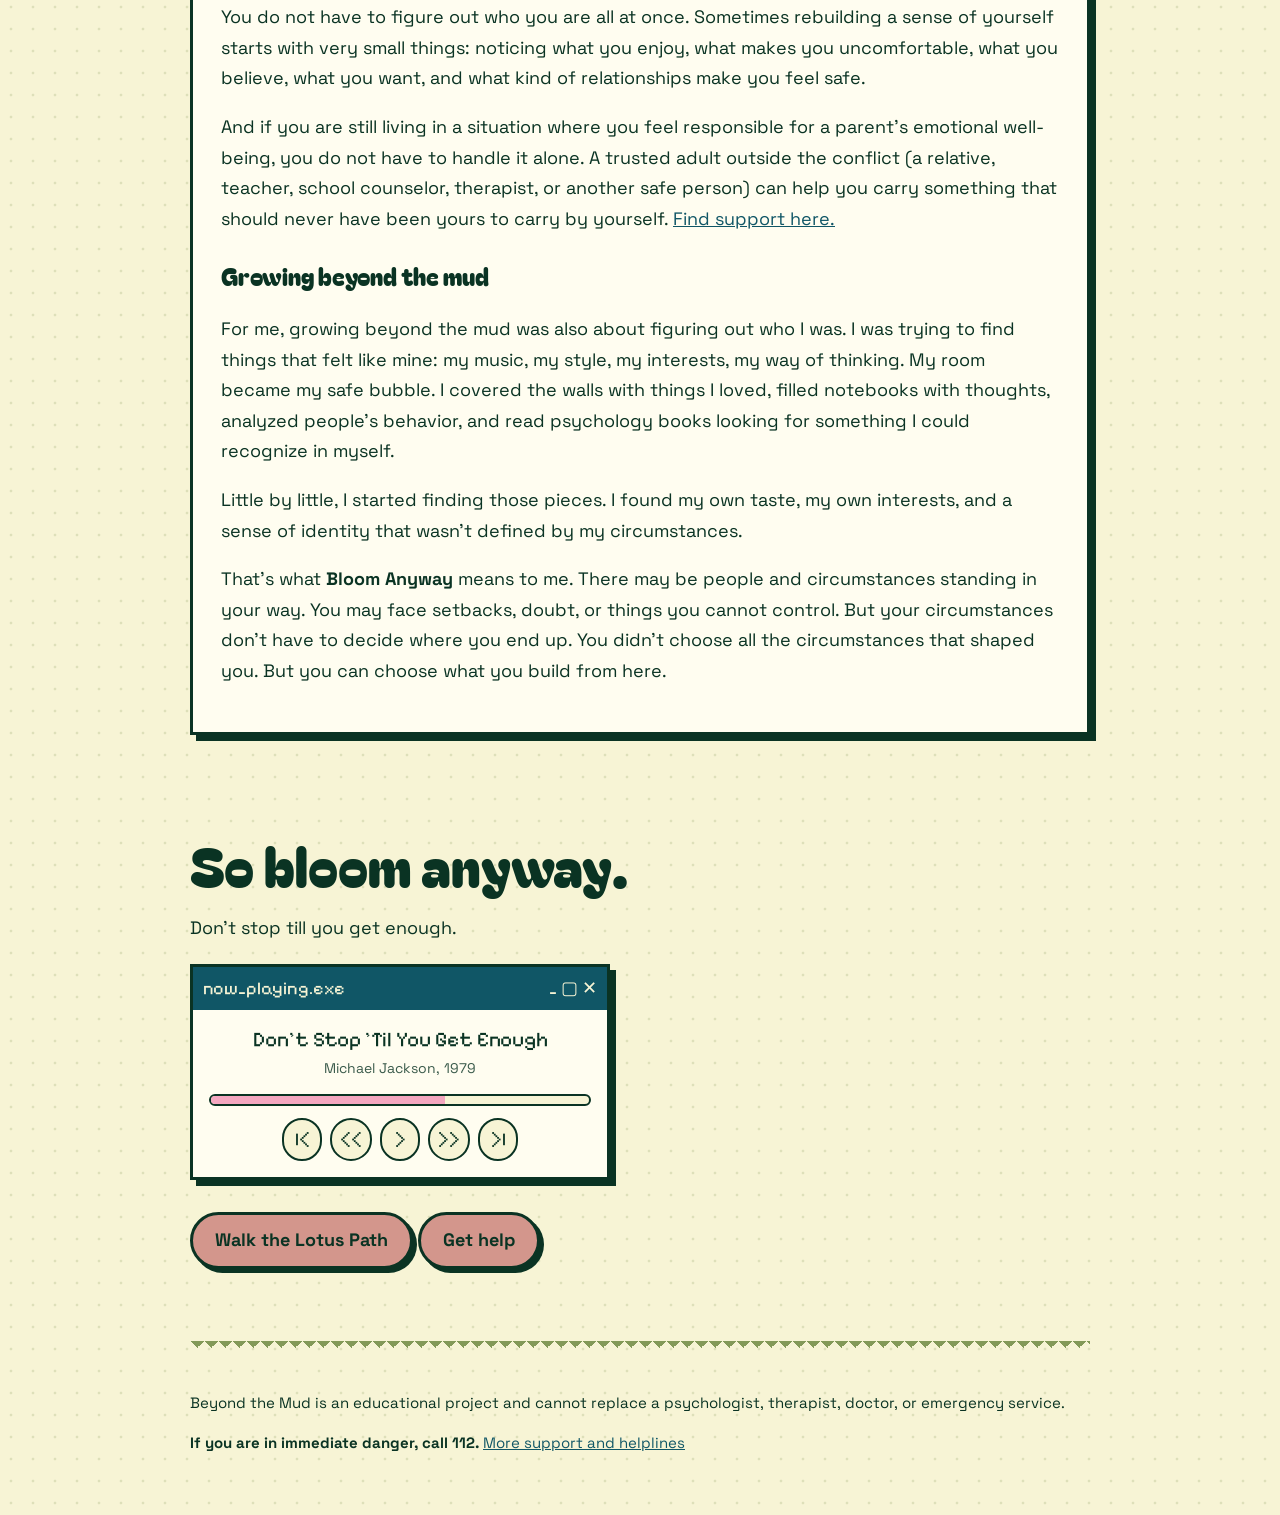
==== commit 5667b12a: "Update about.html" ====
--- a/about.html
+++ b/about.html
@@ -111,6 +111,16 @@
         <p class="bloom-line">So bloom anyway.
           </p>
         <p>Don't stop till you get enough.</p>
+
+<div class="win player">
+  <div class="win-bar"><span>now_playing.exe</span><span>_ ▢ ✕</span></div>
+  <div class="win-body">
+    <p class="track">Don't Stop 'Til You Get Enough</p>
+    <p class="artist">Michael Jackson, 1979</p>
+    <div class="progress"><span></span></div>
+    <div class="controls"><span>|&lt;</span><span>&lt;&lt;</span><span>&gt;</span><span>&gt;&gt;</span><span>&gt;|</span></div>
+  </div>
+</div>
         <a class="button" href="path.html">Walk the Lotus Path</a>
         <a class="button" href="help.html">Get help</a>
       </section>
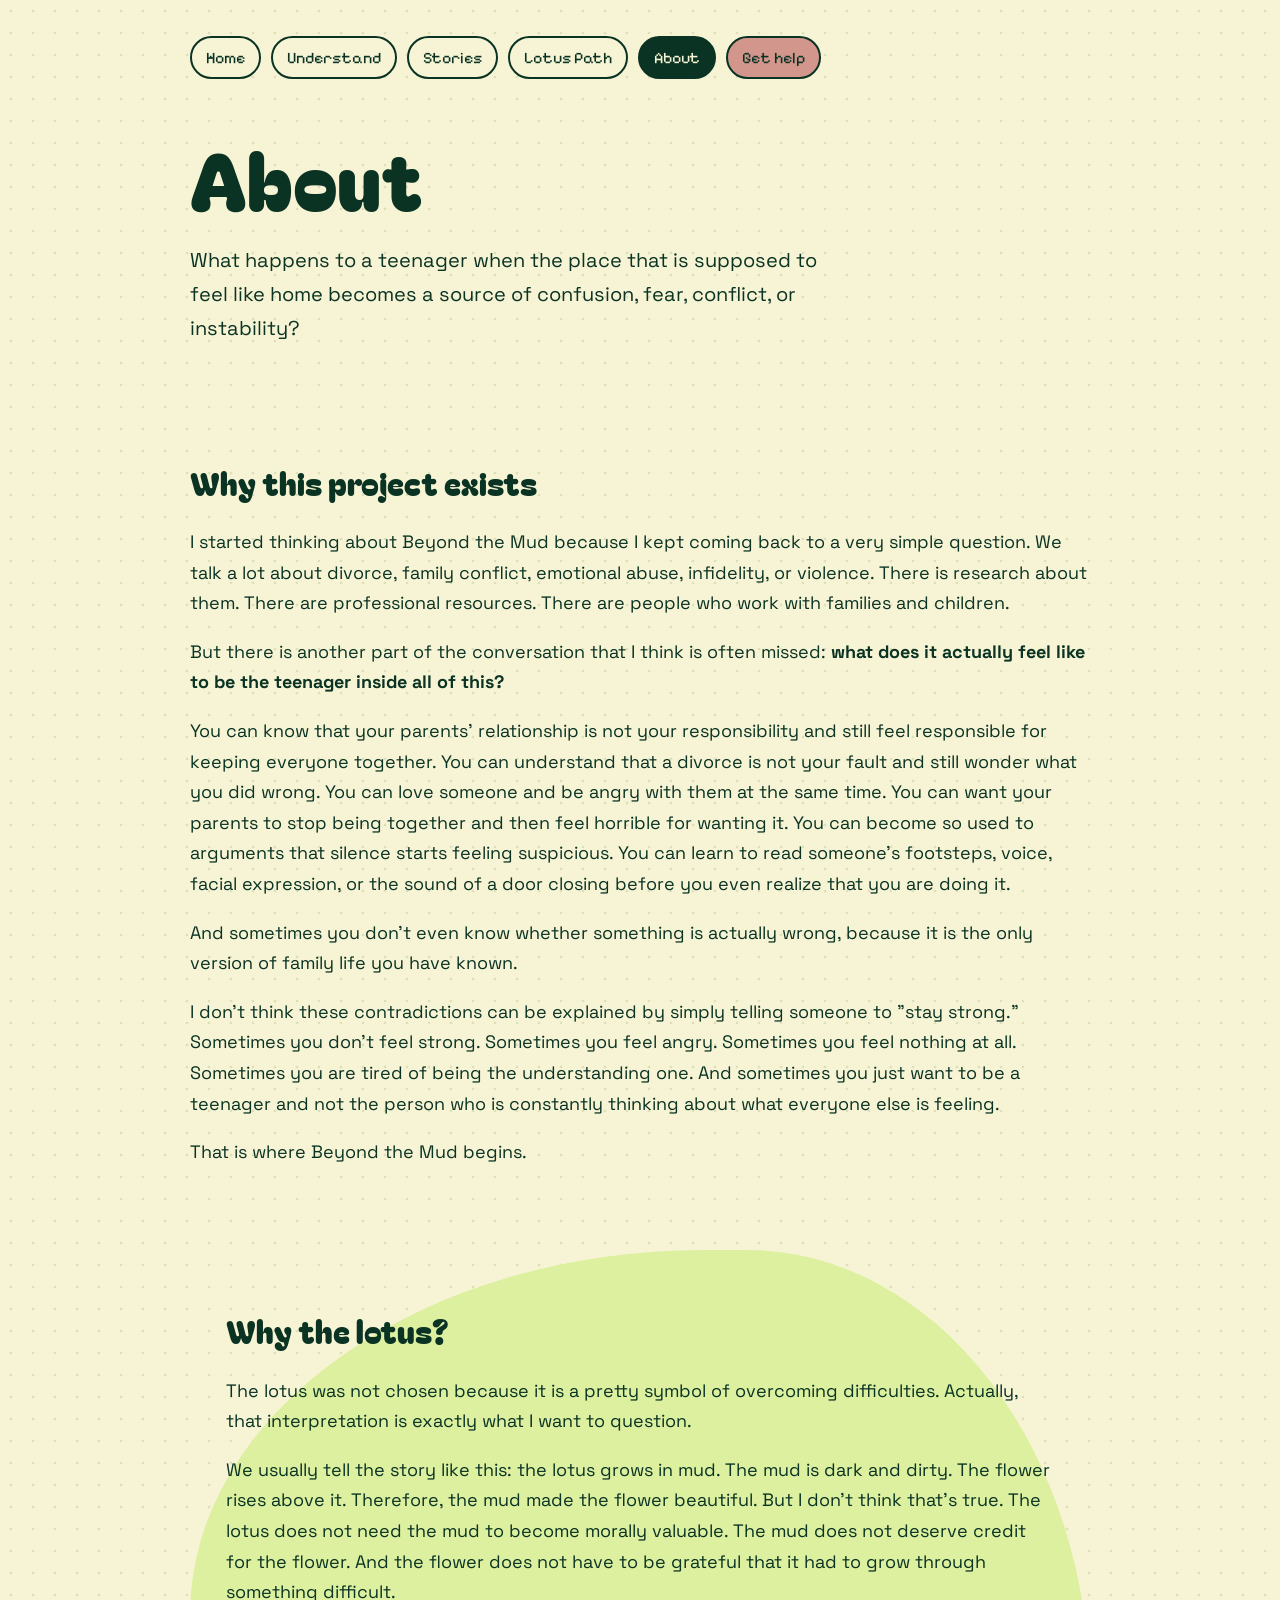
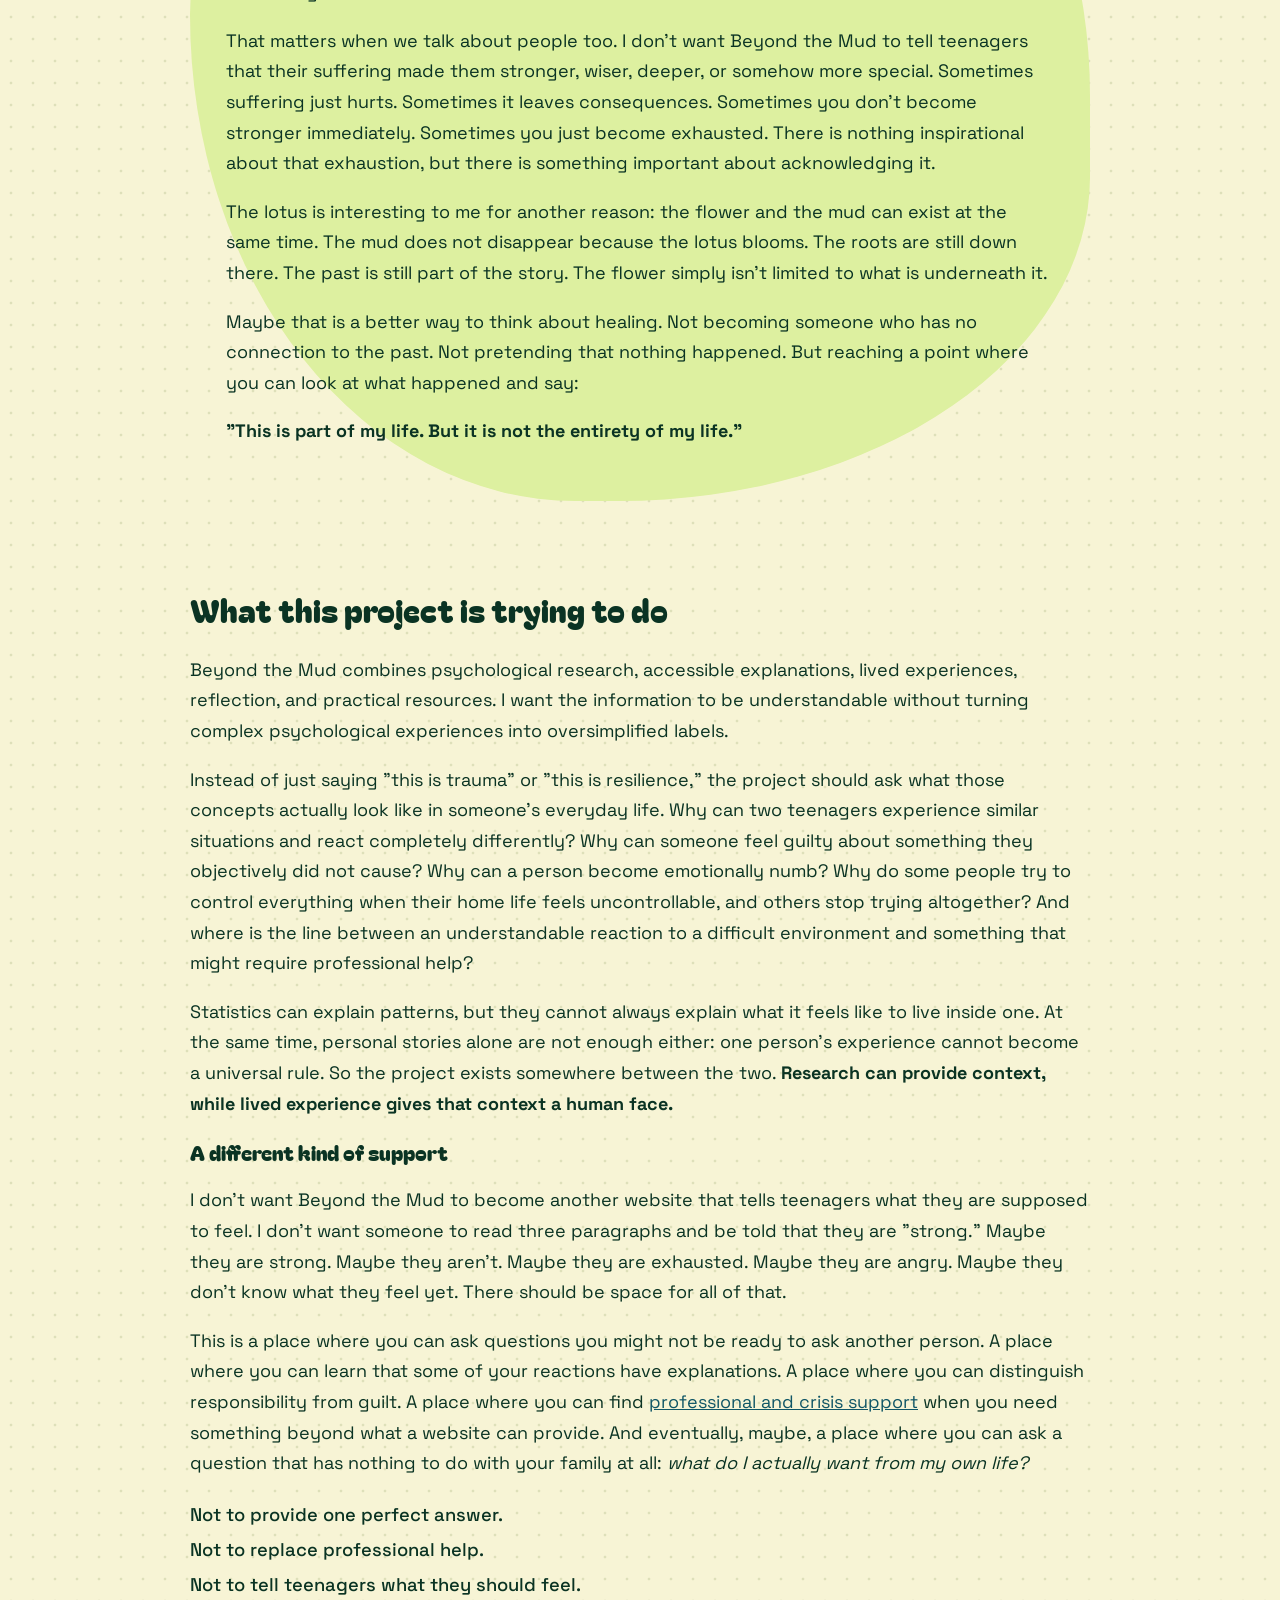
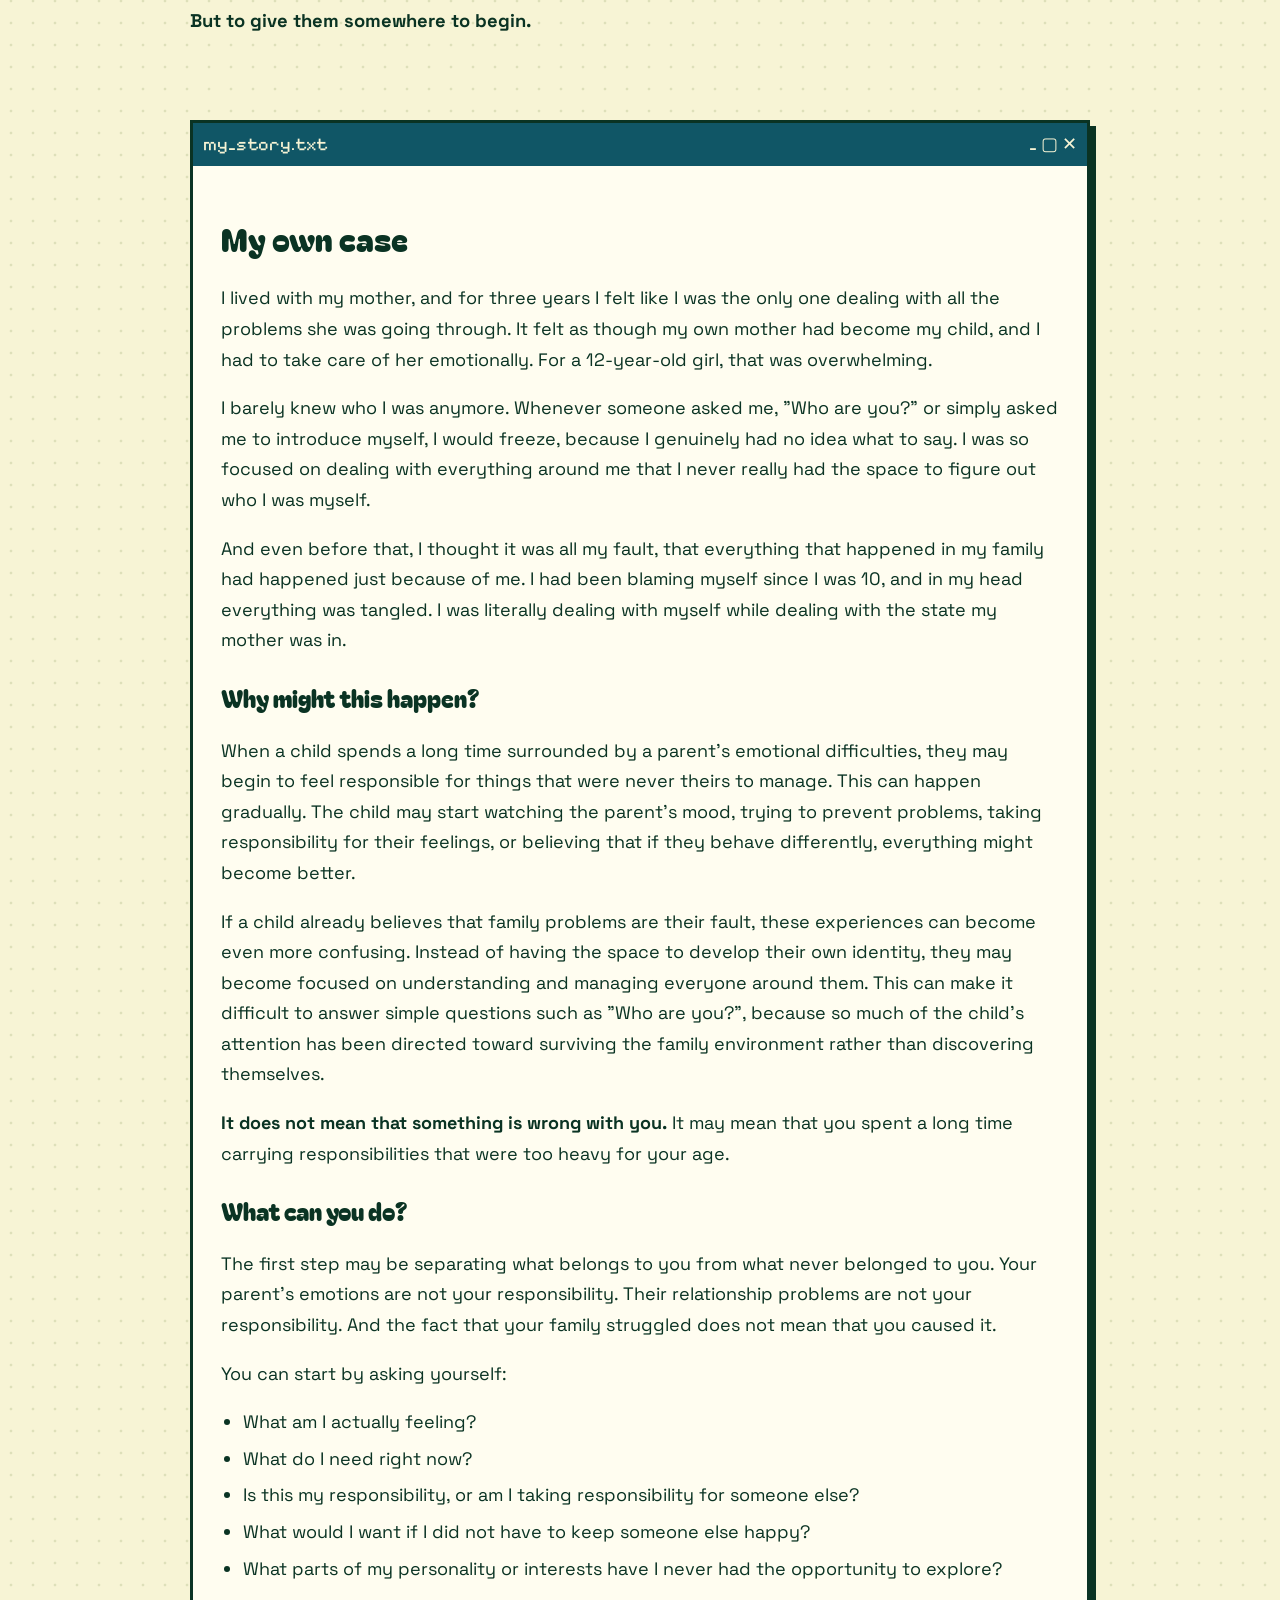
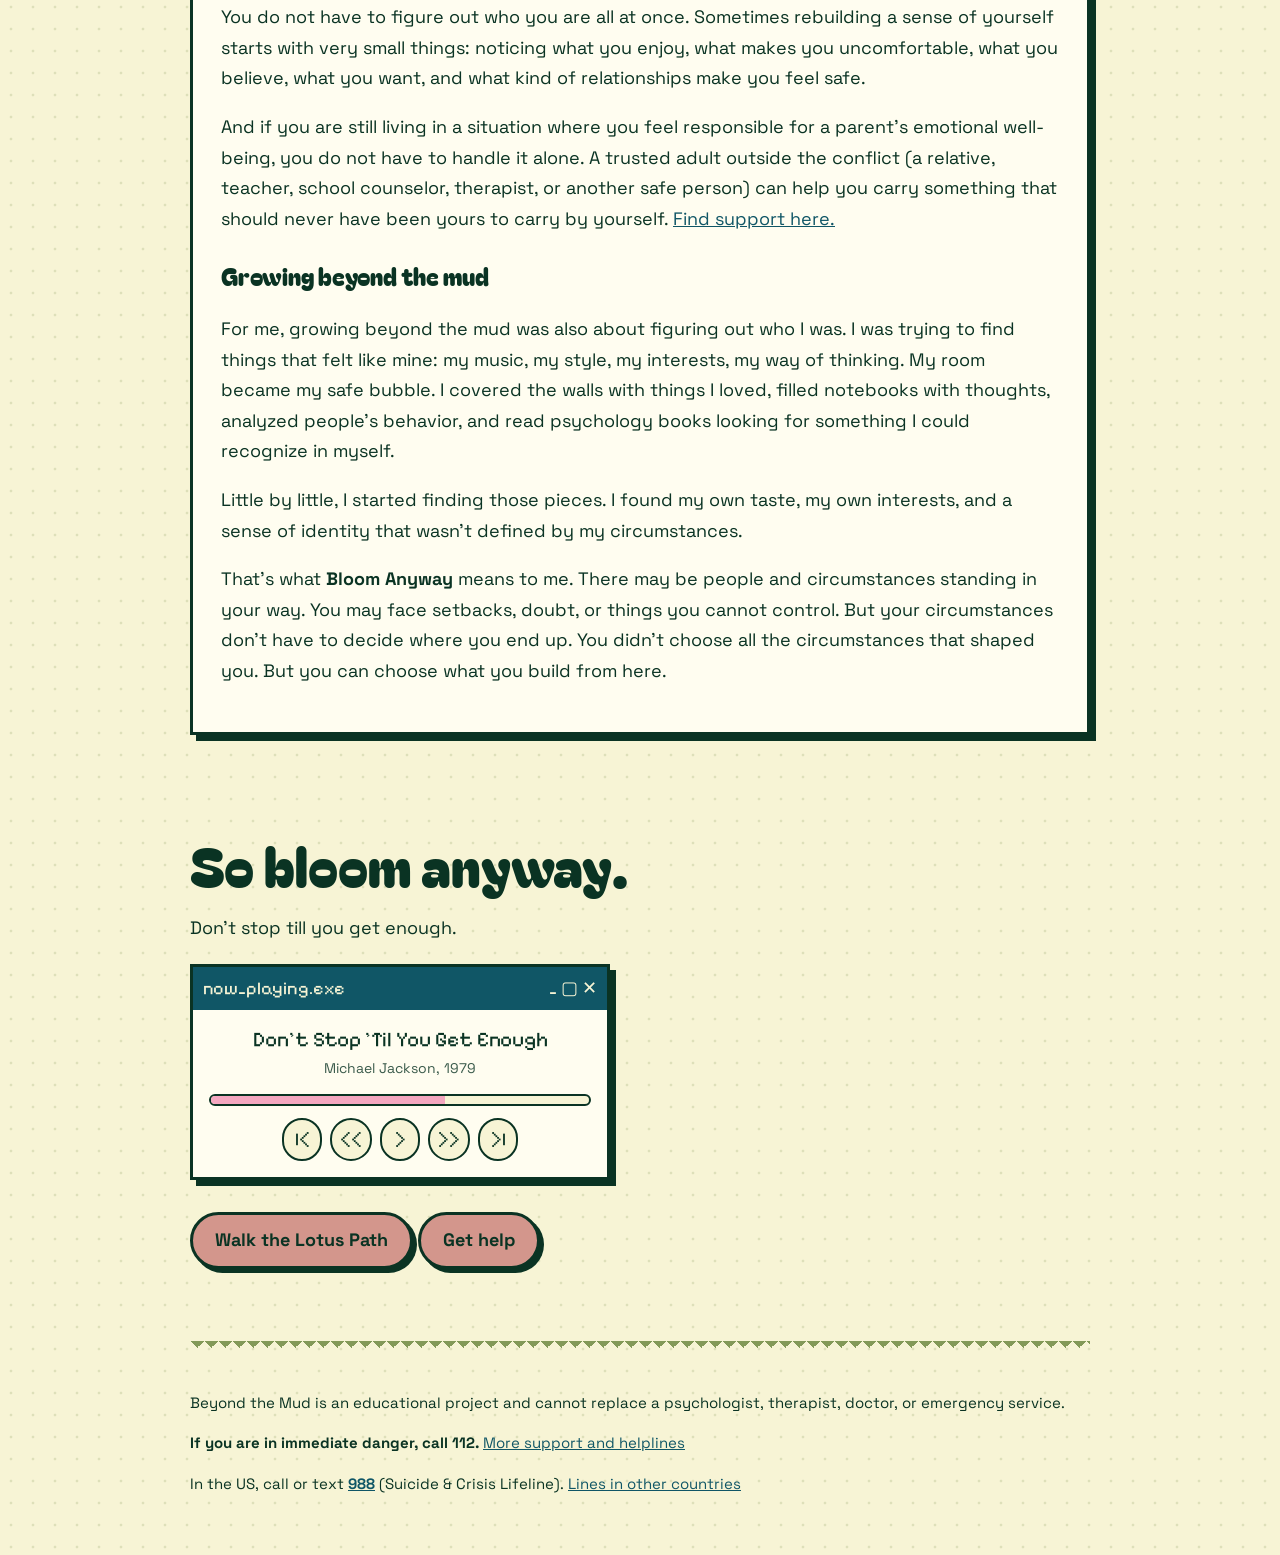
==== commit f5cb740d: "Update about.html" ====
--- a/about.html
+++ b/about.html
@@ -130,6 +130,7 @@
     <footer class="footer">
       <p>Beyond the Mud is an educational project and cannot replace a psychologist, therapist, doctor, or emergency service.</p>
       <p><strong>If you are in immediate danger, call 112.</strong> <a href="help.html">More support and helplines</a></p>
+      <p>In the US, call or text <strong><a href="tel:988">988</a></strong> (Suicide &amp; Crisis Lifeline). <a href="help.html#crisis-lines">Lines in other countries</a></p>
     </footer>
 
   </div>
--- a/style.css
+++ b/style.css
@@ -452,3 +452,19 @@
   border-radius: 999px;
   background: var(--cream);
 }
+/* ---------- Crisis lines ---------- */
+.country-grid {
+  display: grid;
+  grid-template-columns: repeat(auto-fit, minmax(240px, 1fr));
+  gap: 14px;
+  margin-top: 16px;
+}
+.country {
+  padding: 14px 16px;
+  border: 2px solid var(--dark);
+  border-radius: 16px;
+  background: var(--cream);
+}
+.country h3 { margin: 0 0 4px; font-size: 1.15rem; }
+.country p { margin: 0 0 6px; font-size: 15px; line-height: 1.5; }
+.country .hotline { font-size: 1.6rem; margin: 2px 0 6px; }
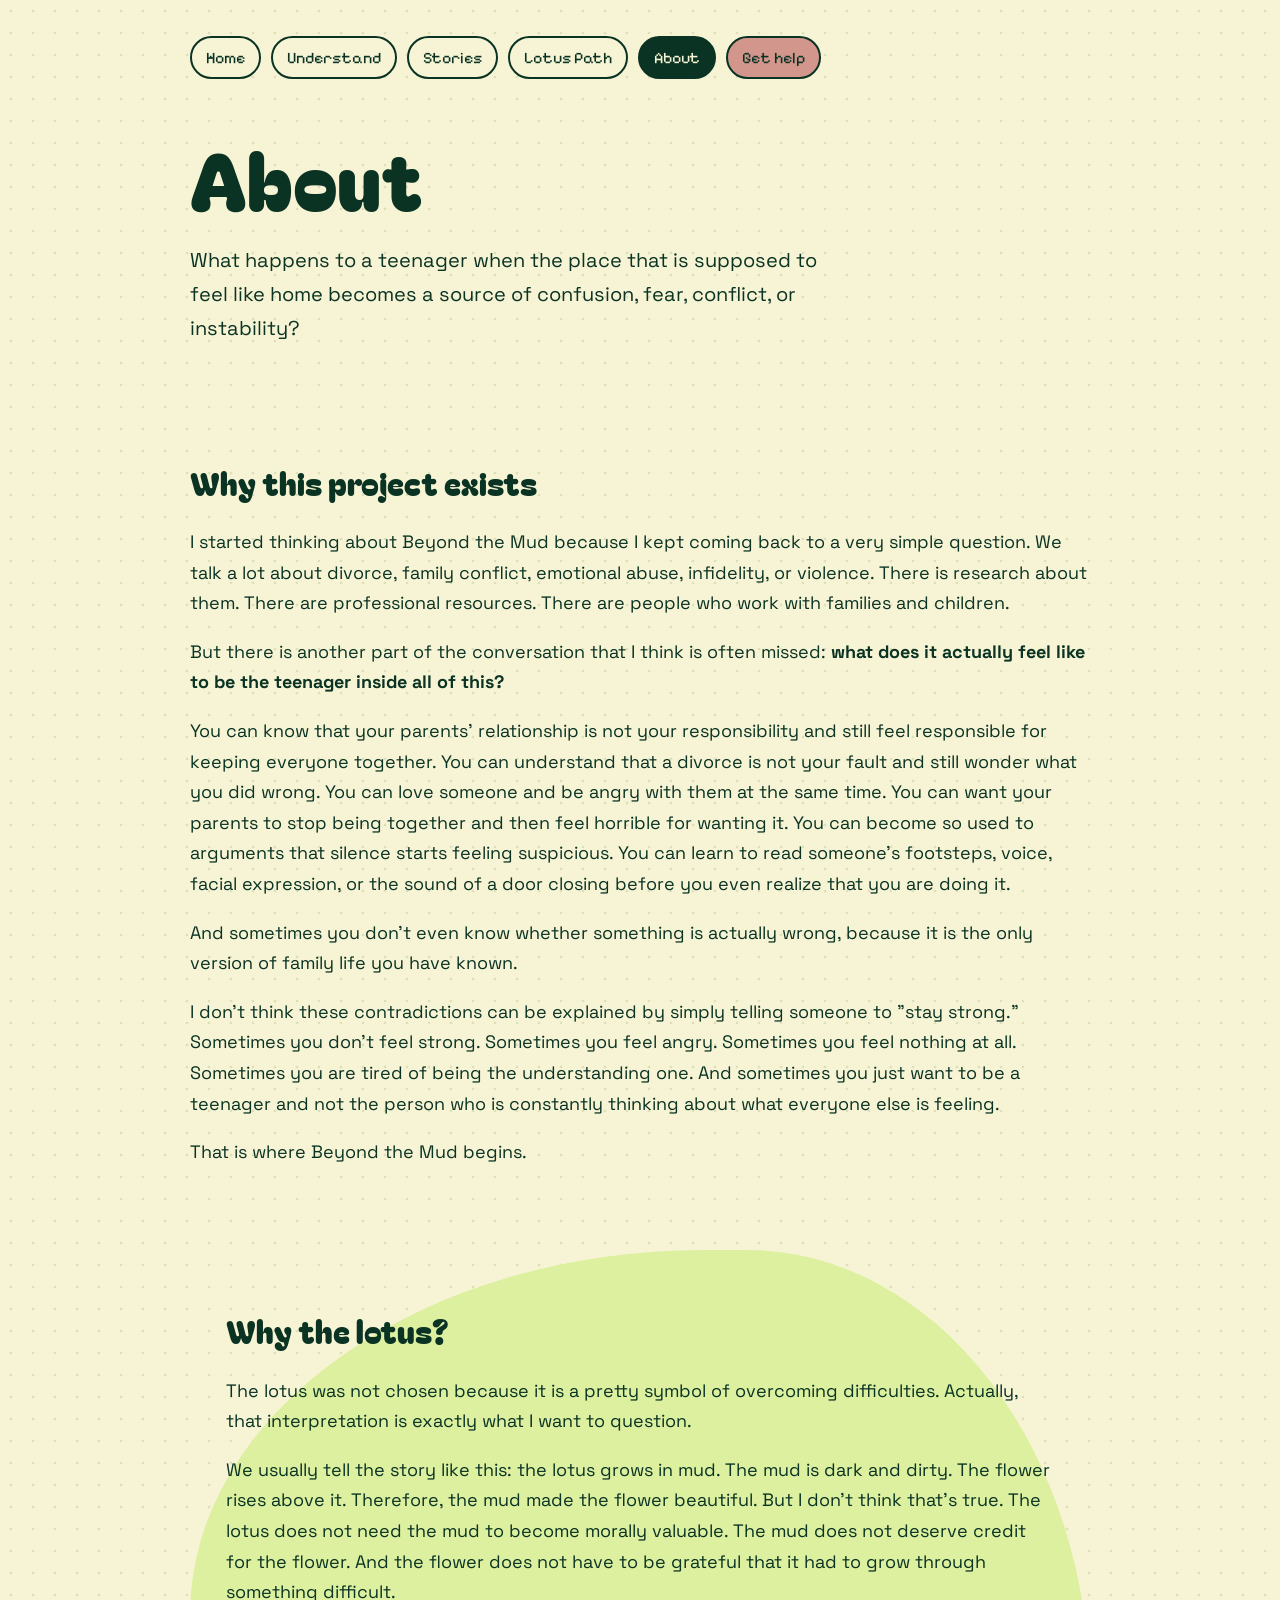
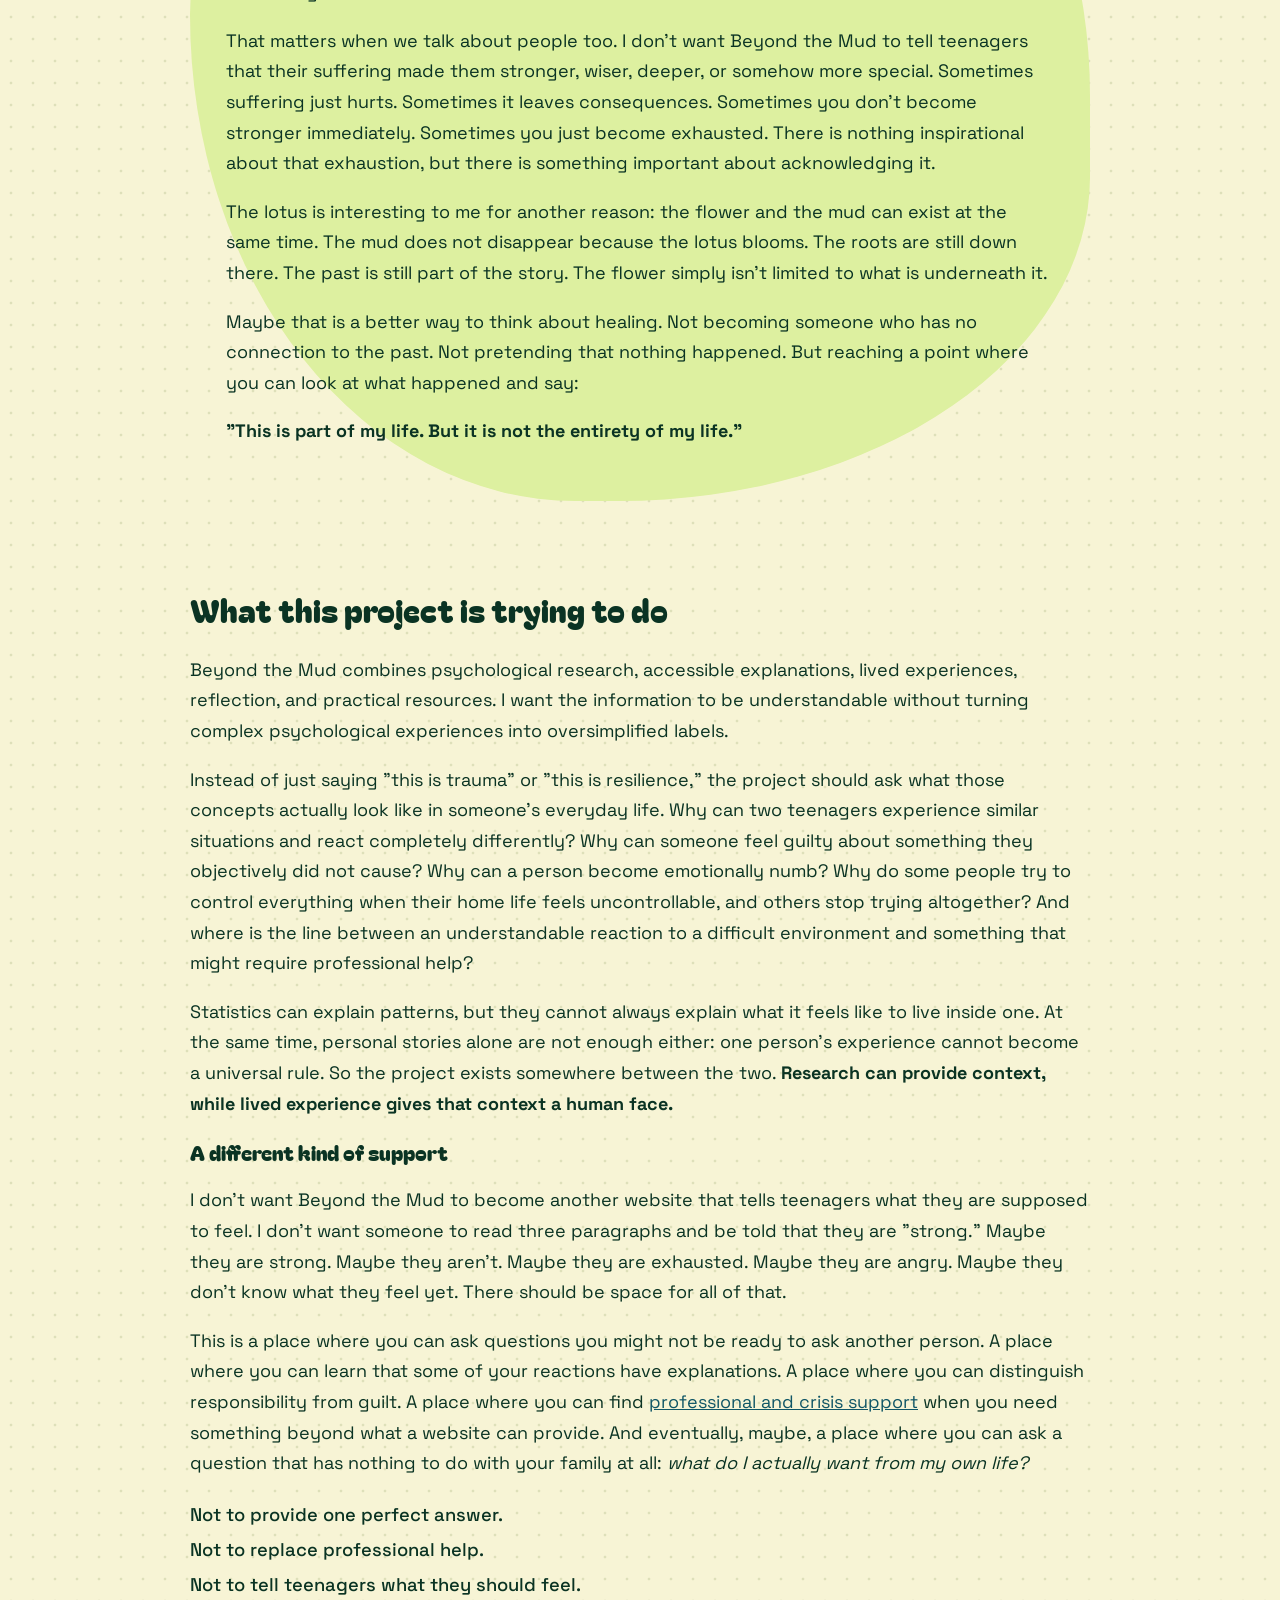
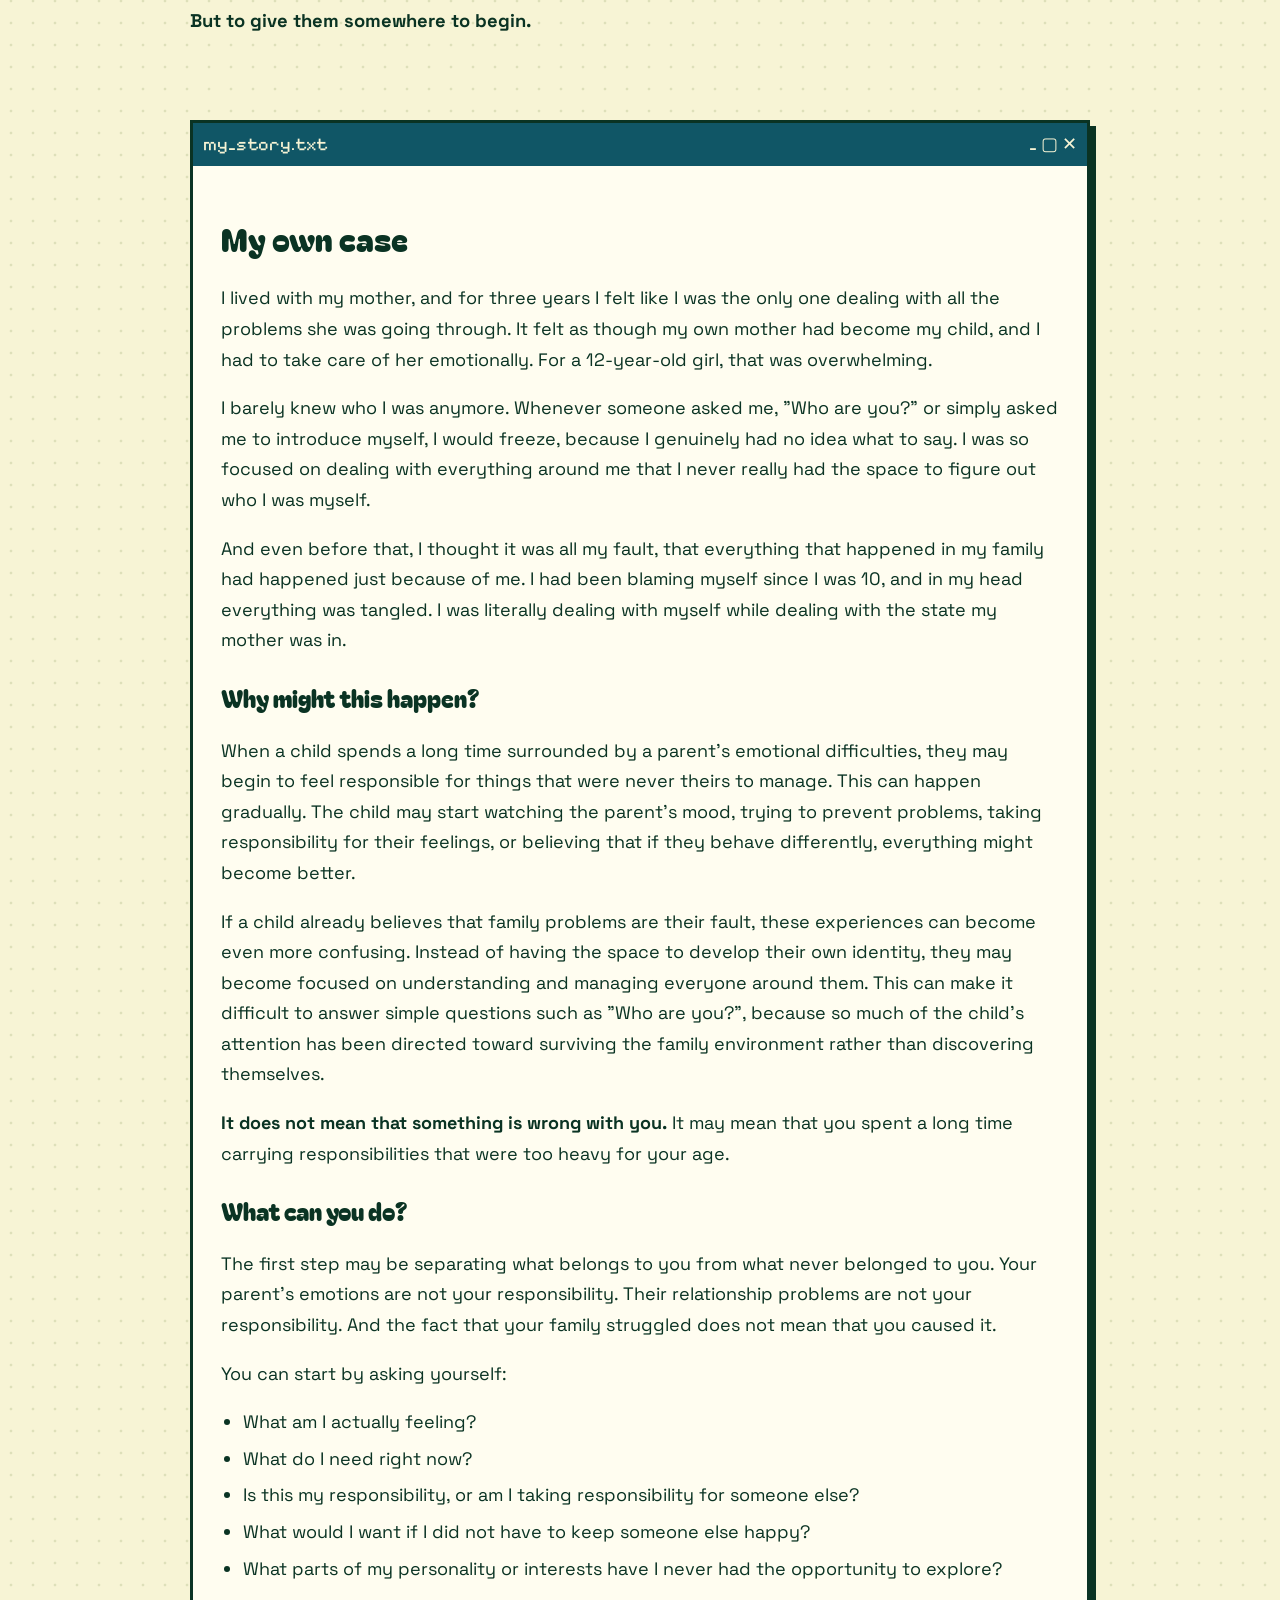
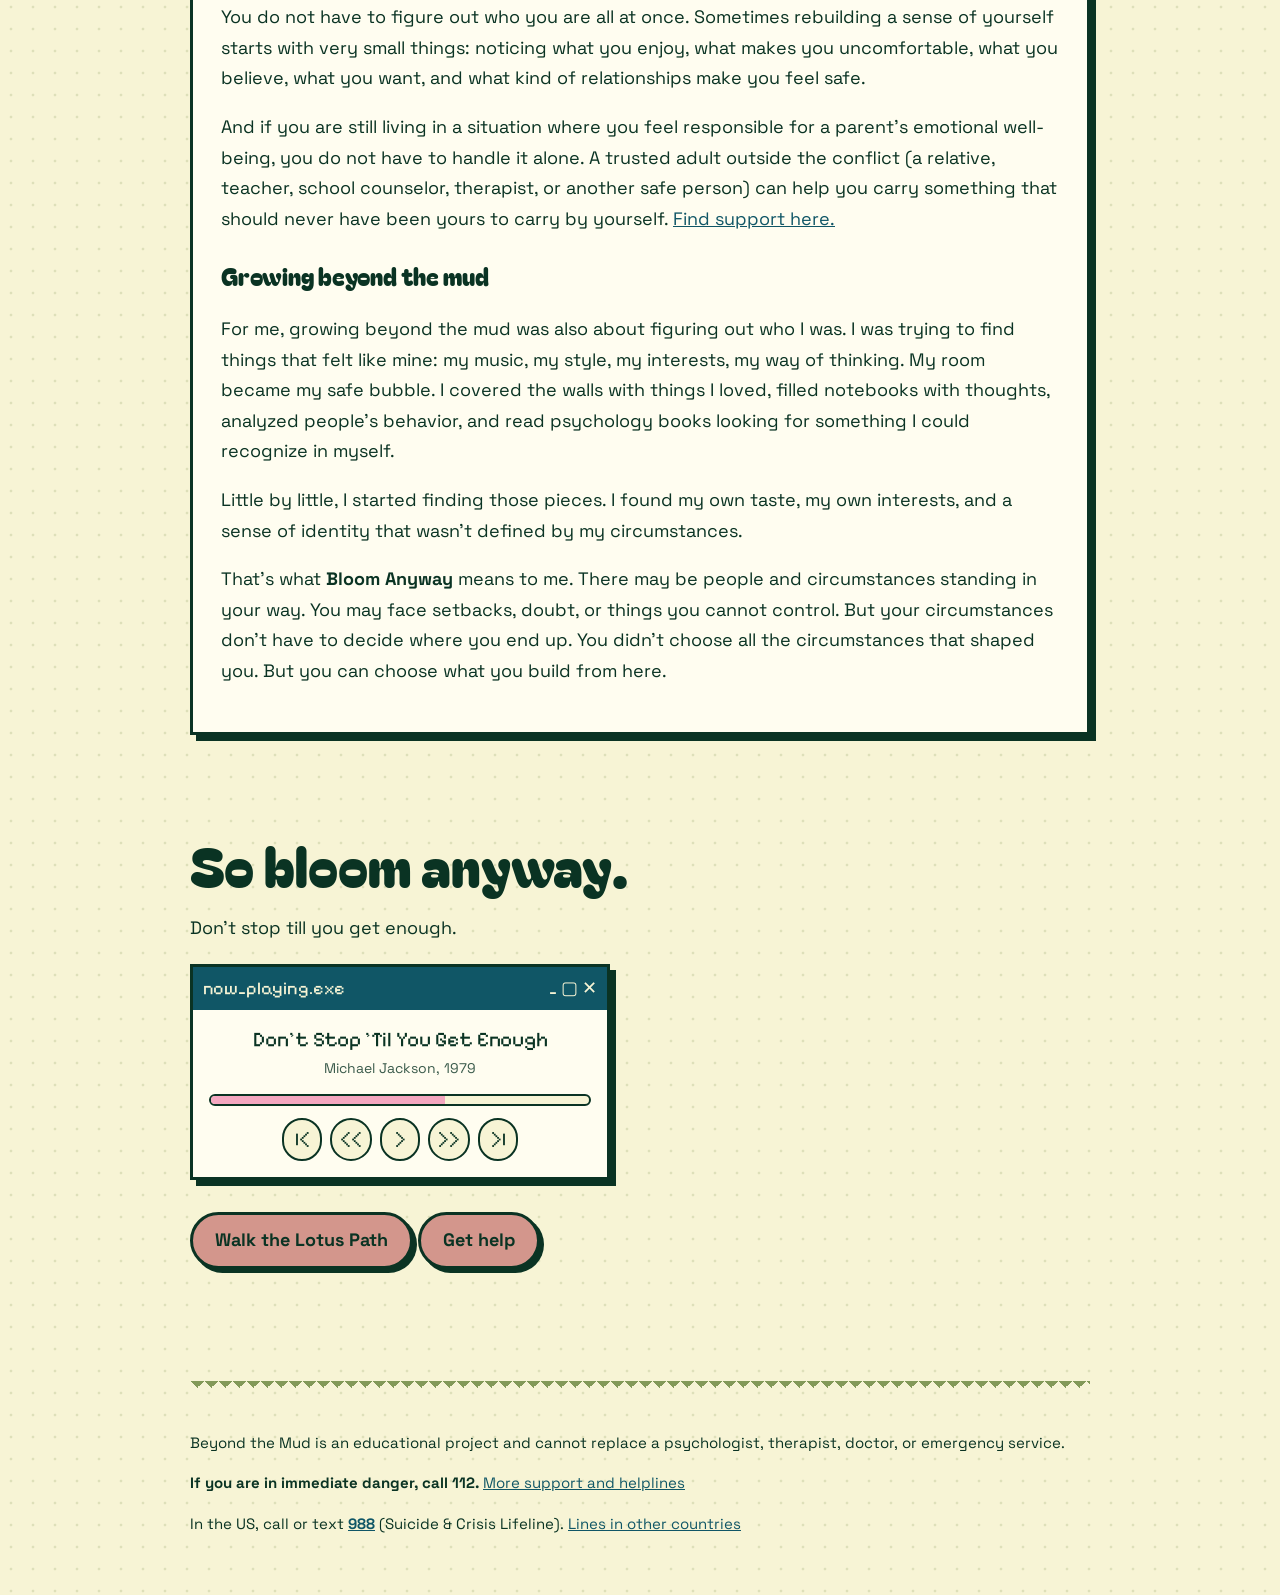
==== commit fdc36110: "Update about.html" ====
--- a/about.html
+++ b/about.html
@@ -26,6 +26,7 @@
     </nav>
 
     <header class="hero">
+<img class="sticker sticker-hero blend flip" src="images/lotus-corner.jpeg" alt="" aria-hidden="true">
       <h1>About</h1>
       <p class="tagline">What happens to a teenager when the place that is supposed to feel like home becomes a source of confusion, fear, conflict, or instability?</p>
     </header>
@@ -124,7 +125,10 @@
         <a class="button" href="path.html">Walk the Lotus Path</a>
         <a class="button" href="help.html">Get help</a>
       </section>
-
+<div class="strip">
+        <img class="teapot" src="images/teapot.jpeg" alt="">
+        <img src="images/pixel-lotus-pink.jpeg" alt="">
+      </div>
     </main>
 
     <footer class="footer">
--- a/style.css
+++ b/style.css
@@ -468,3 +468,26 @@
 .country h3 { margin: 0 0 4px; font-size: 1.15rem; }
 .country p { margin: 0 0 6px; font-size: 15px; line-height: 1.5; }
 .country .hotline { font-size: 1.6rem; margin: 2px 0 6px; }
+/* ---------- Sticker strips ---------- */
+.strip {
+  display: flex;
+  flex-wrap: wrap;
+  justify-content: center;
+  align-items: center;
+  gap: 18px;
+  margin: 40px 0;
+}
+.strip img {
+  width: clamp(70px, 16vw, 120px);
+  height: auto;
+  mix-blend-mode: multiply;
+}
+.strip img:nth-child(odd)  { transform: rotate(-6deg); }
+.strip img:nth-child(even) { transform: rotate(5deg); }
+.strip img.stages { width: clamp(260px, 70vw, 520px); transform: none; }
+.strip img.teapot { width: clamp(120px, 28vw, 200px); }
+
+.sticker-hero.flip { transform: rotate(180deg); }
+
+/* pixel cursor */
+body { cursor: url("images/cursor.svg") 0 0, auto; }
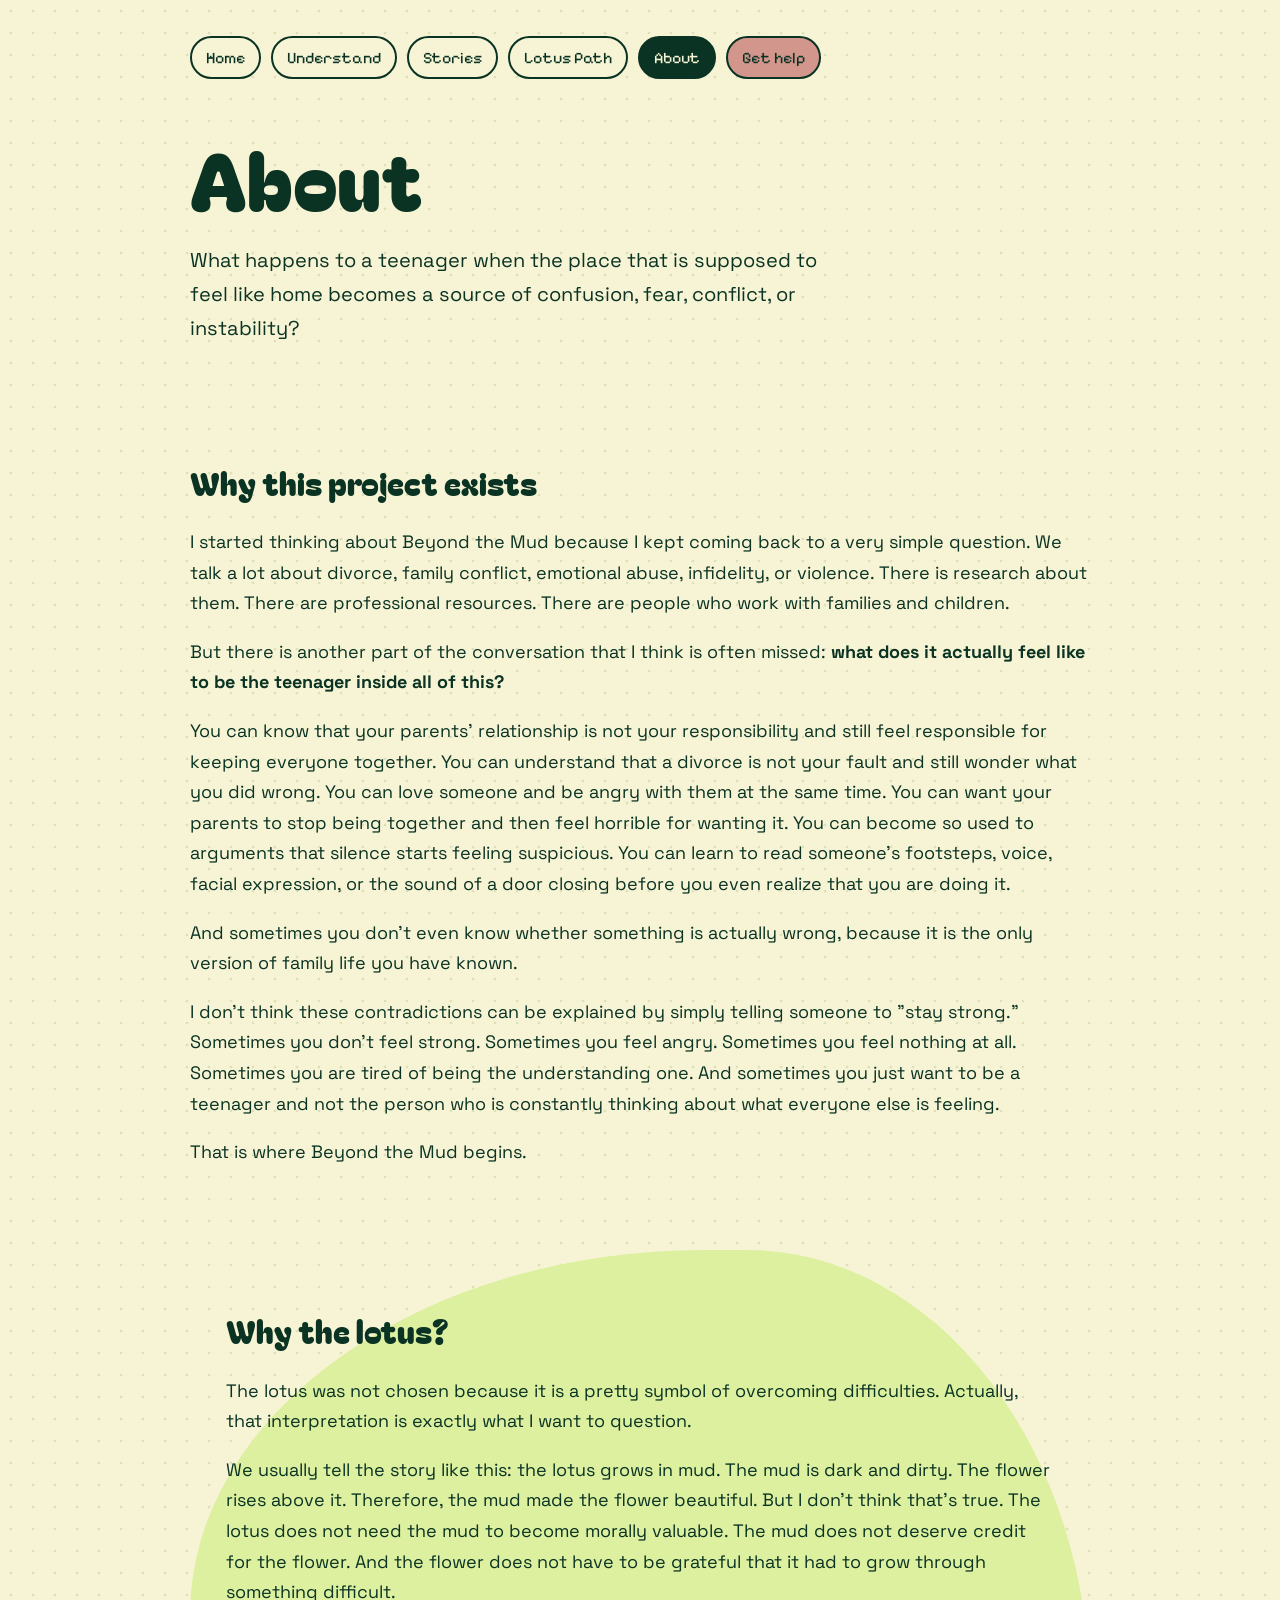
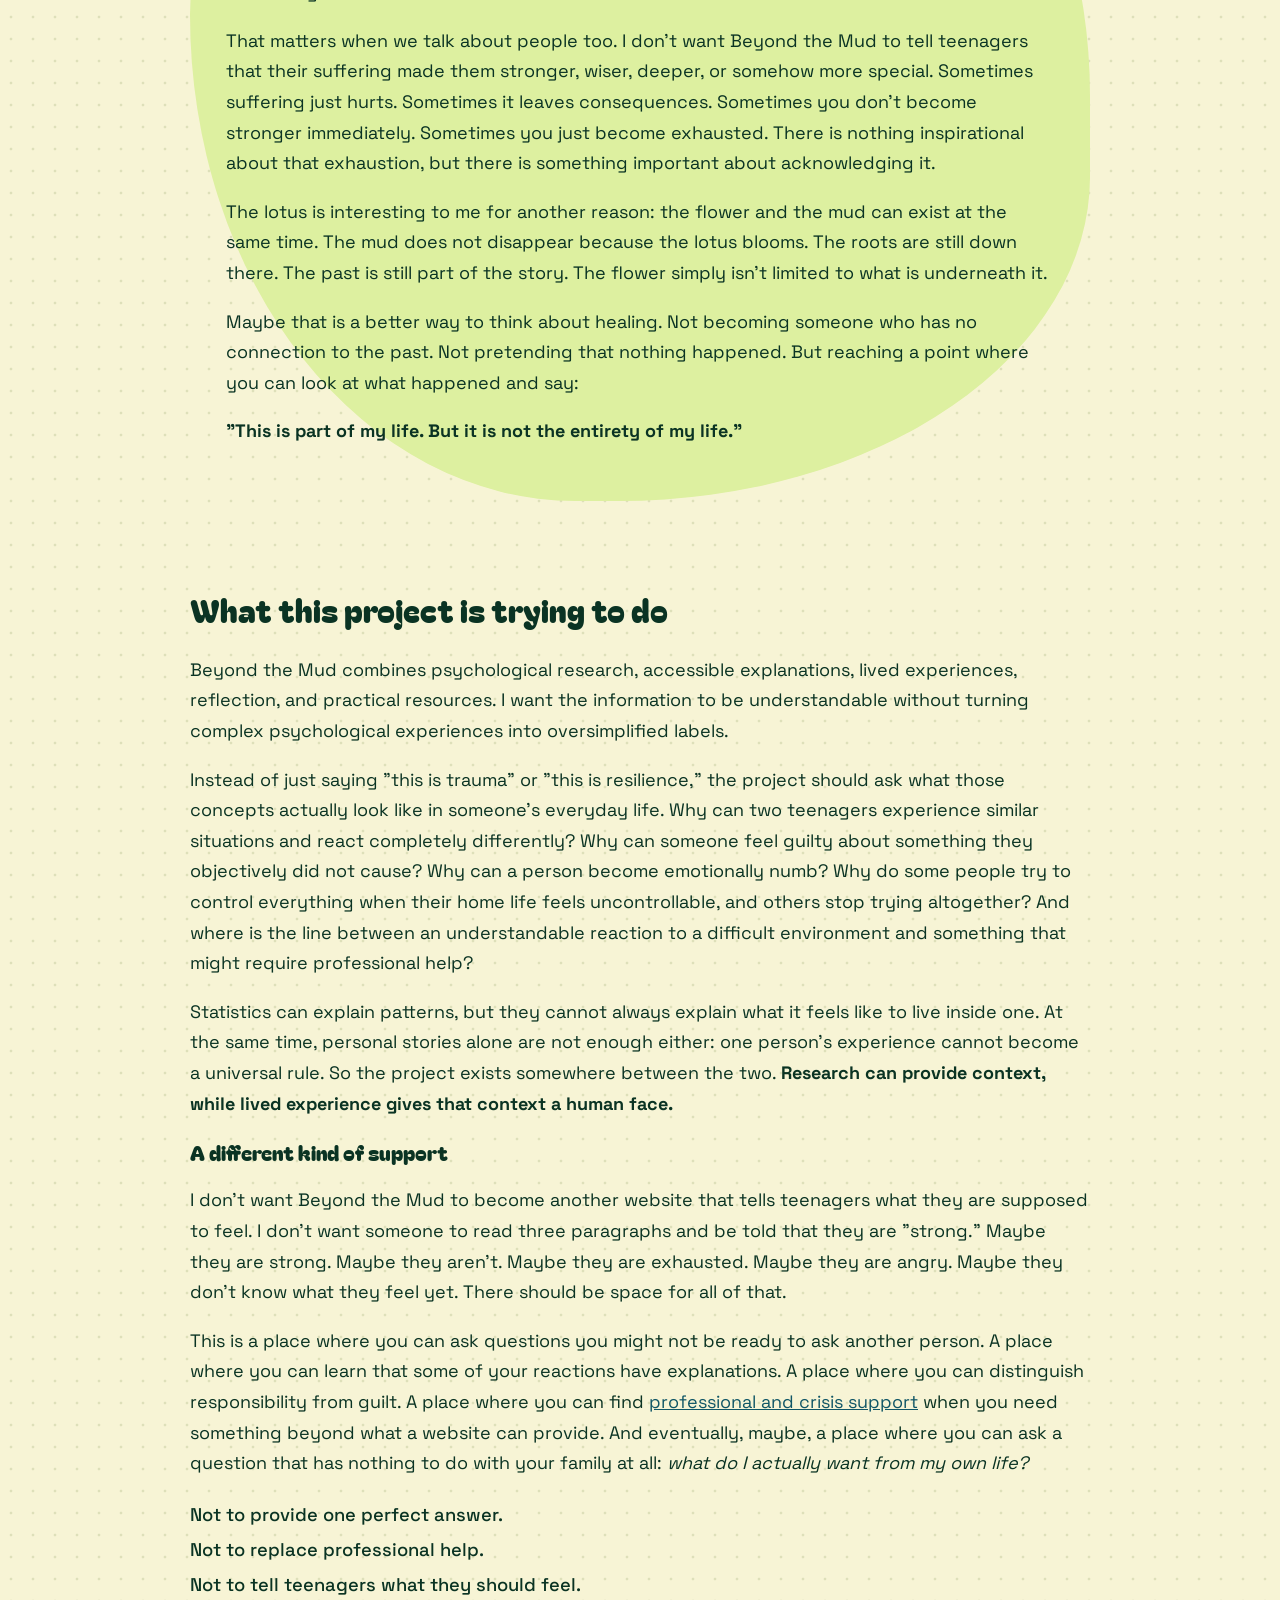
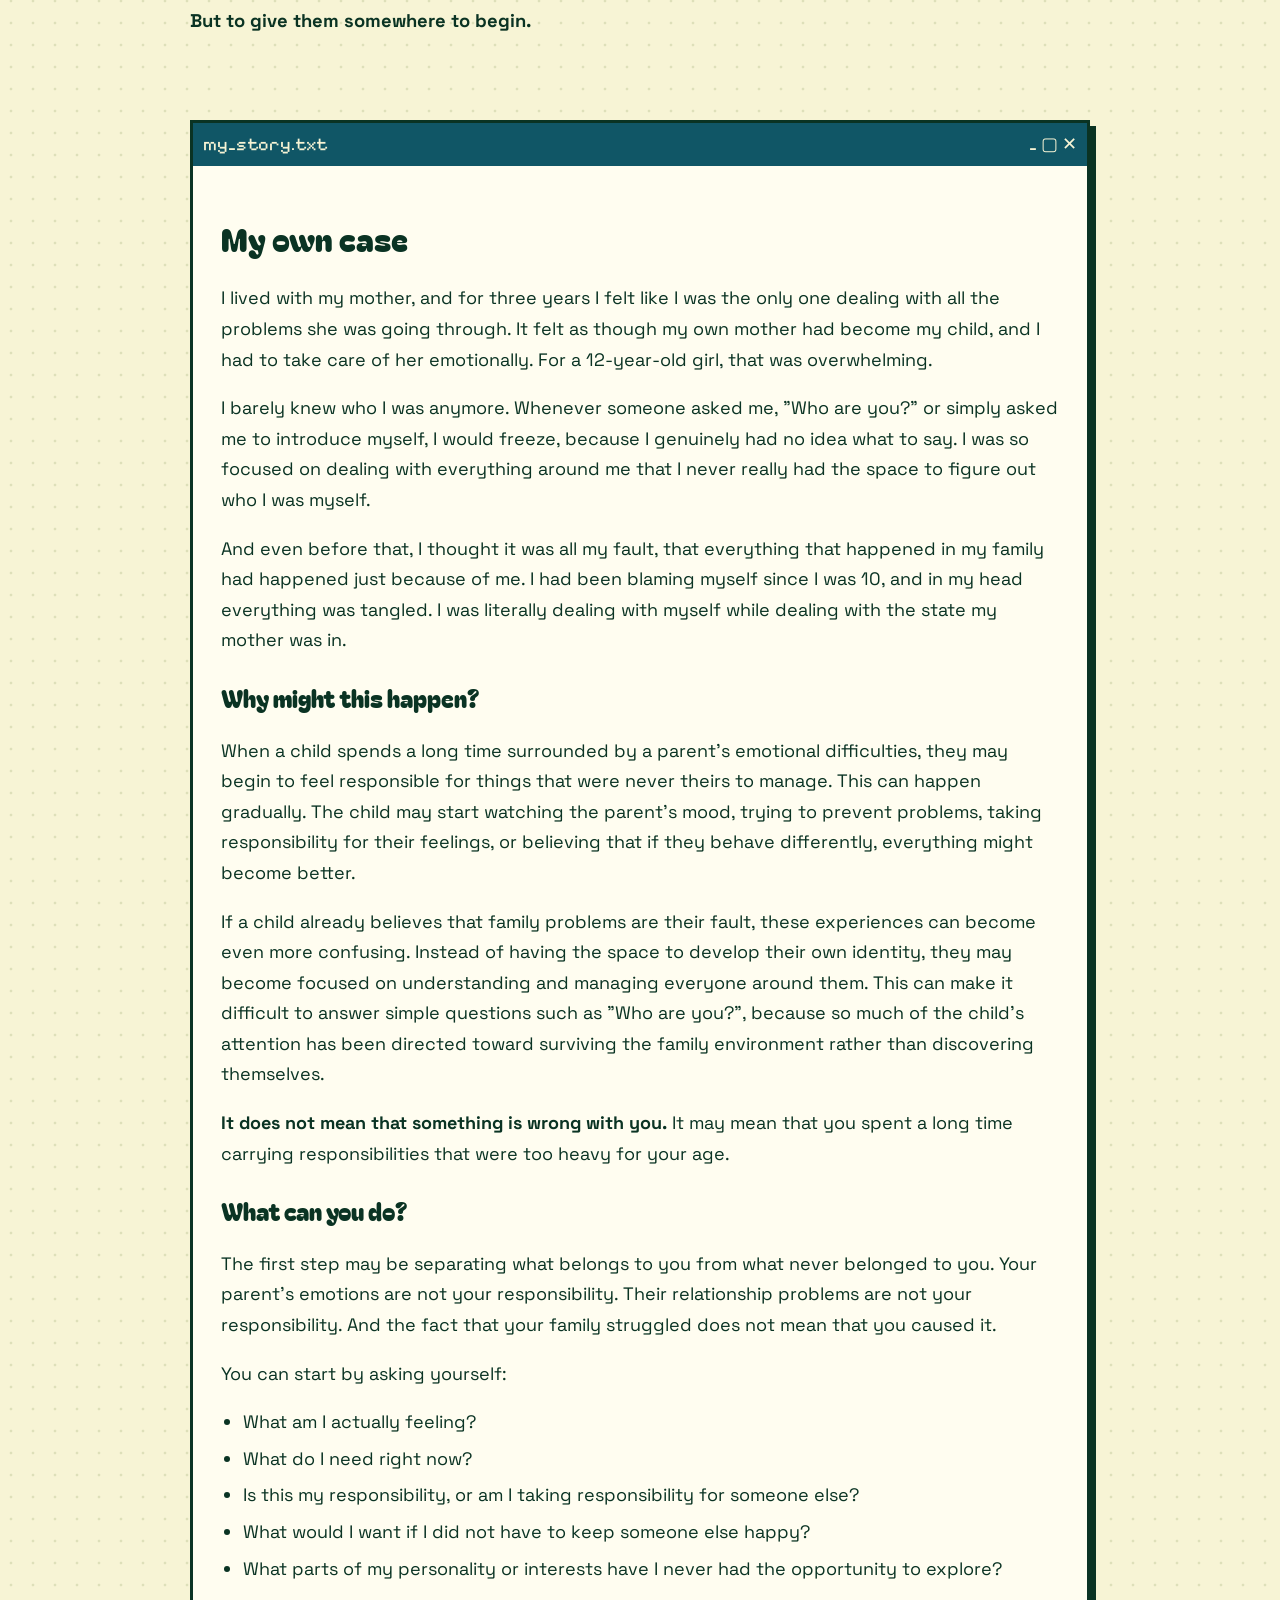
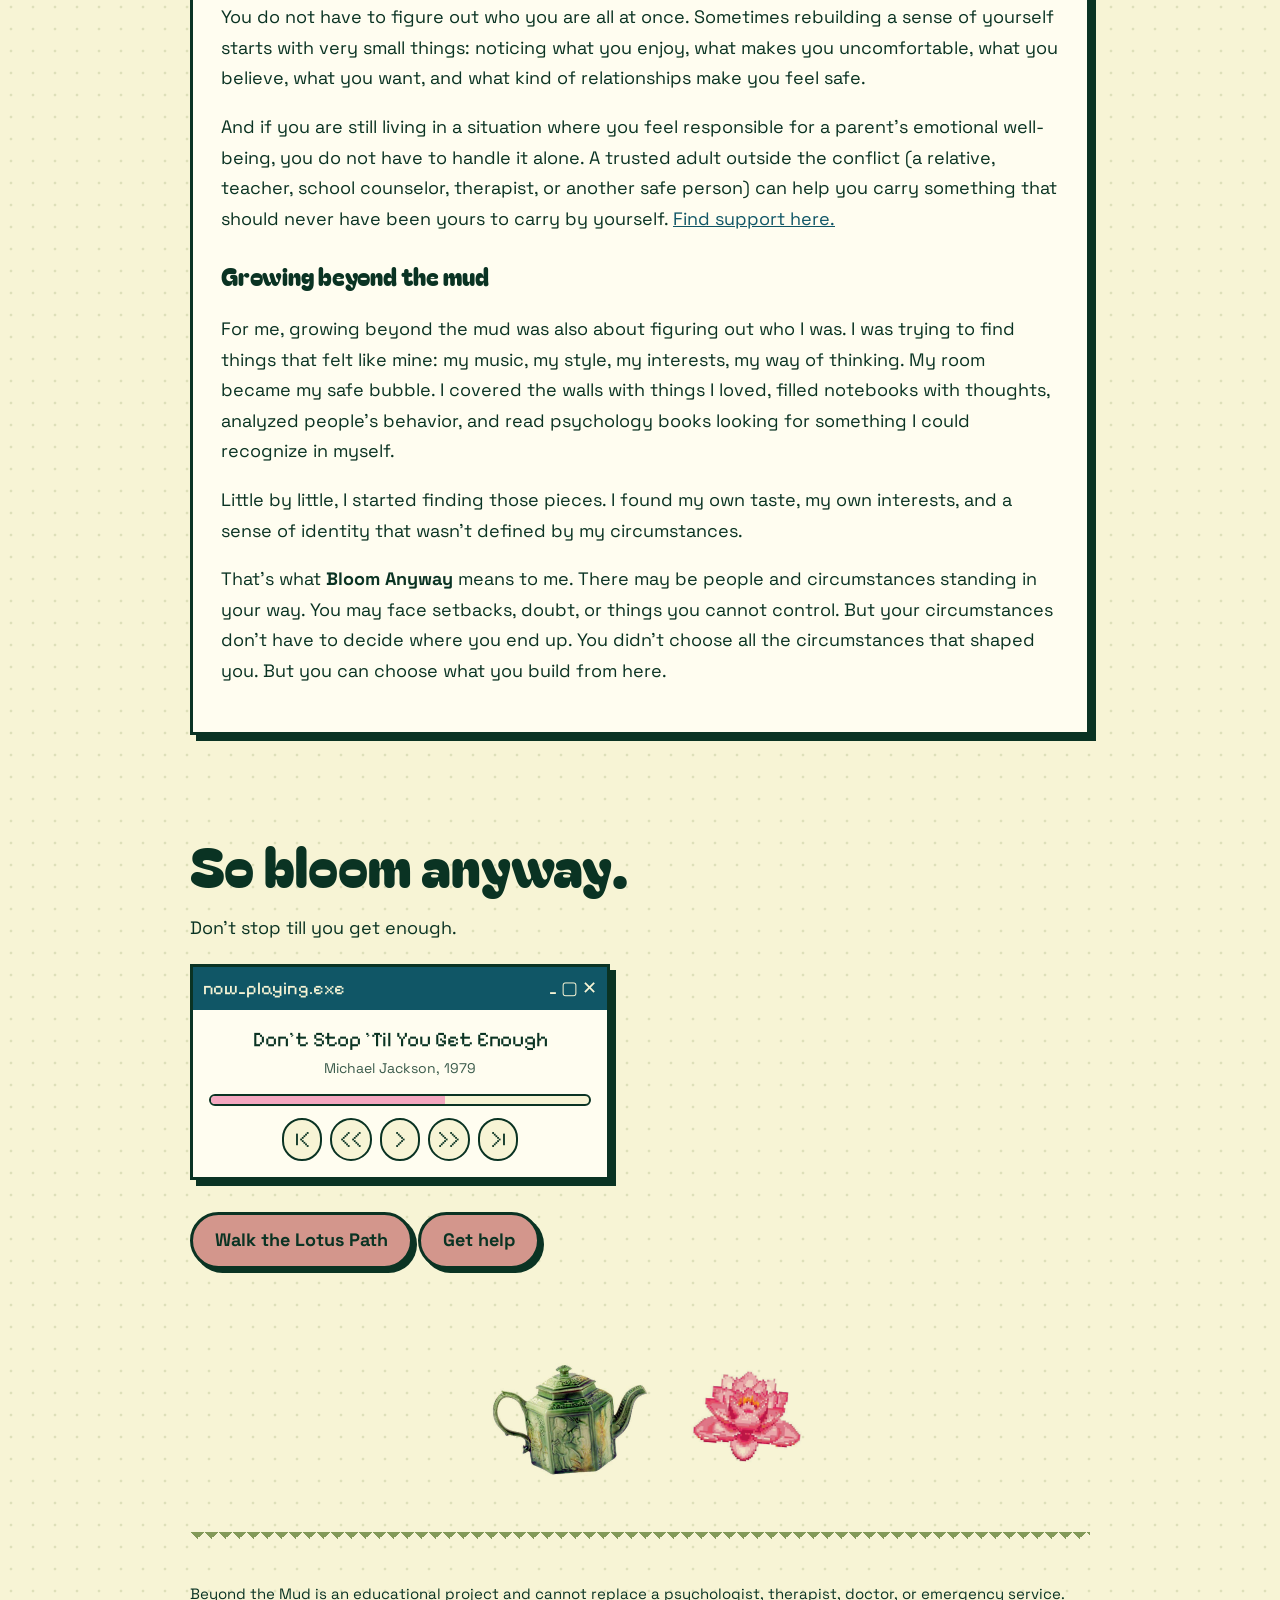
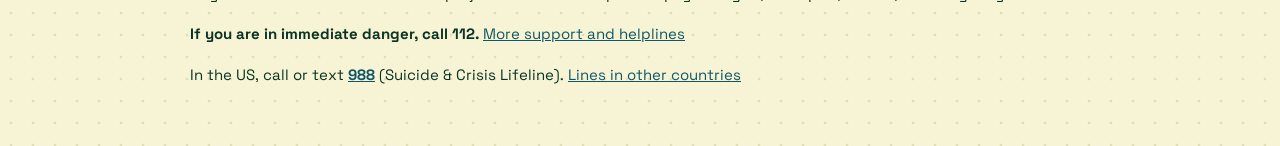
==== commit 3fc13184: "Update about.html" ====
--- a/about.html
+++ b/about.html
@@ -26,7 +26,6 @@
     </nav>
 
     <header class="hero">
-<img class="sticker sticker-hero blend flip" src="images/lotus-corner.jpeg" alt="" aria-hidden="true">
       <h1>About</h1>
       <p class="tagline">What happens to a teenager when the place that is supposed to feel like home becomes a source of confusion, fear, conflict, or instability?</p>
     </header>
